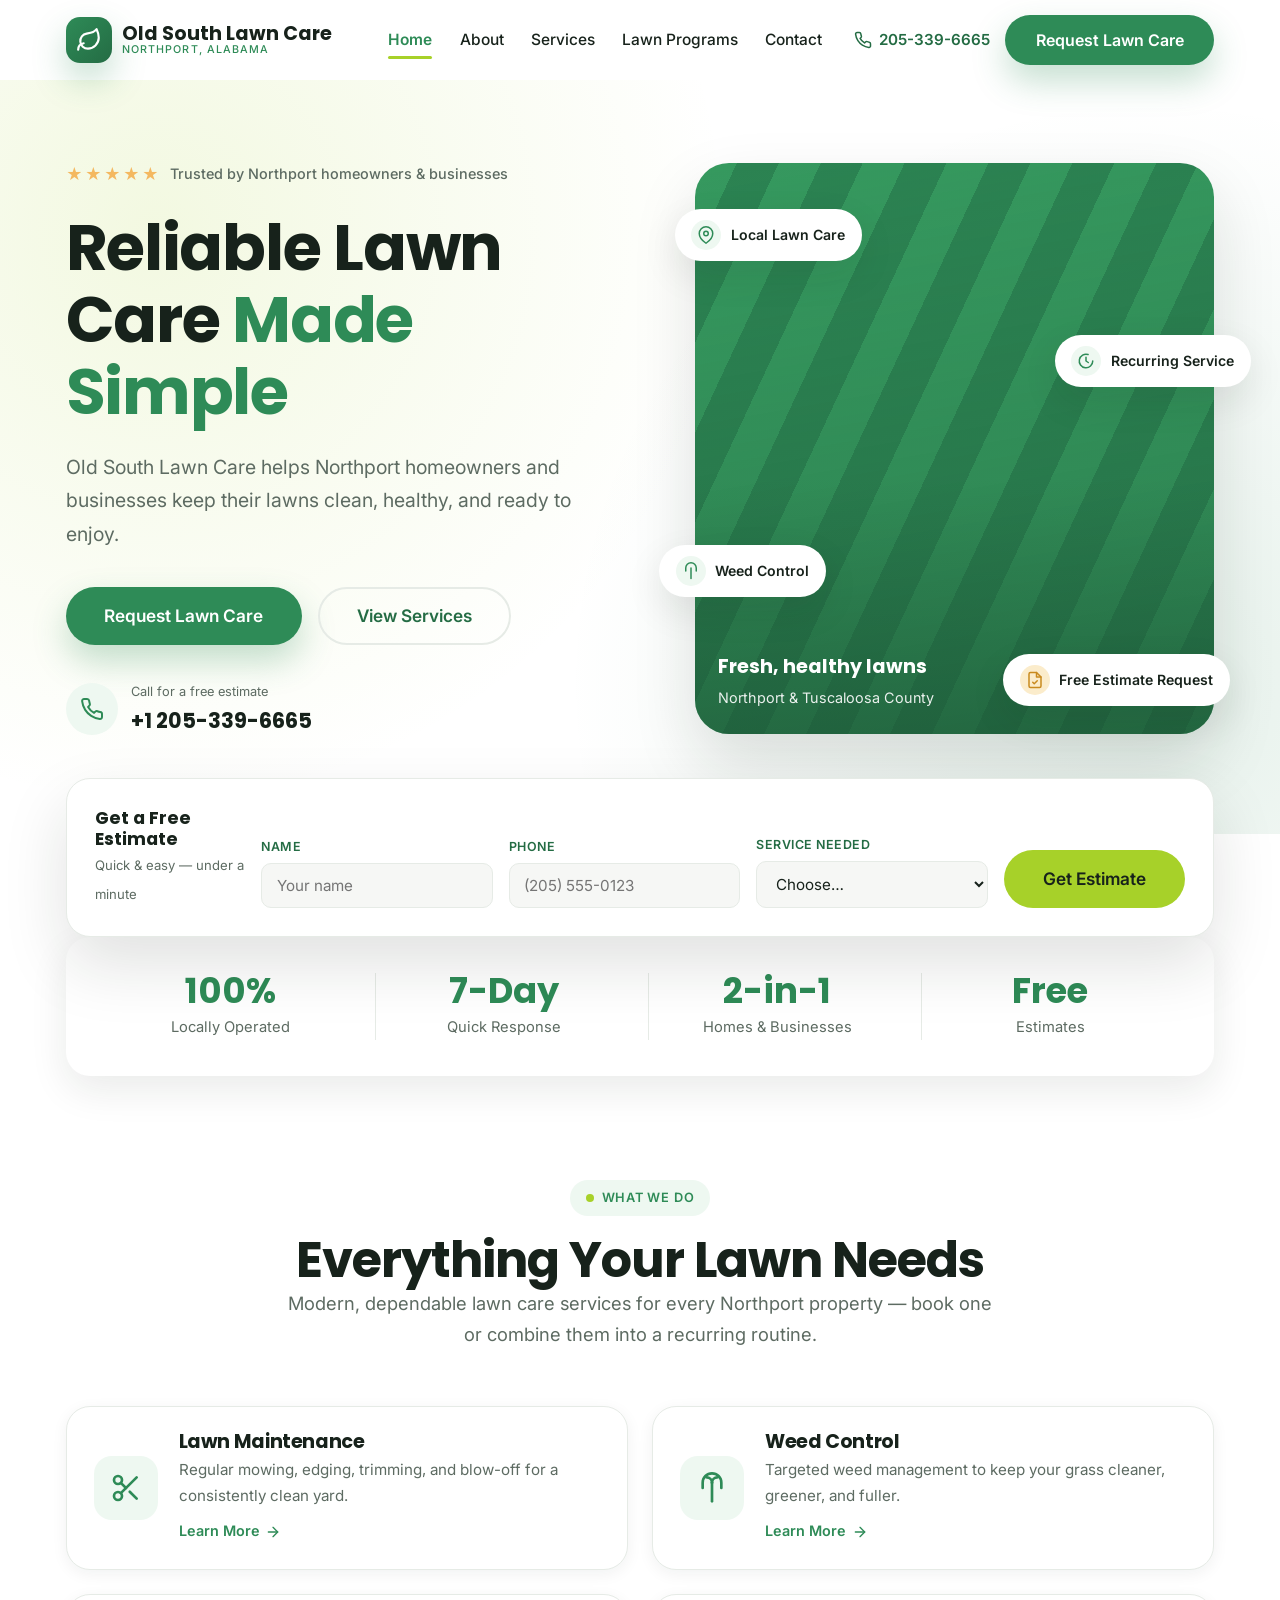
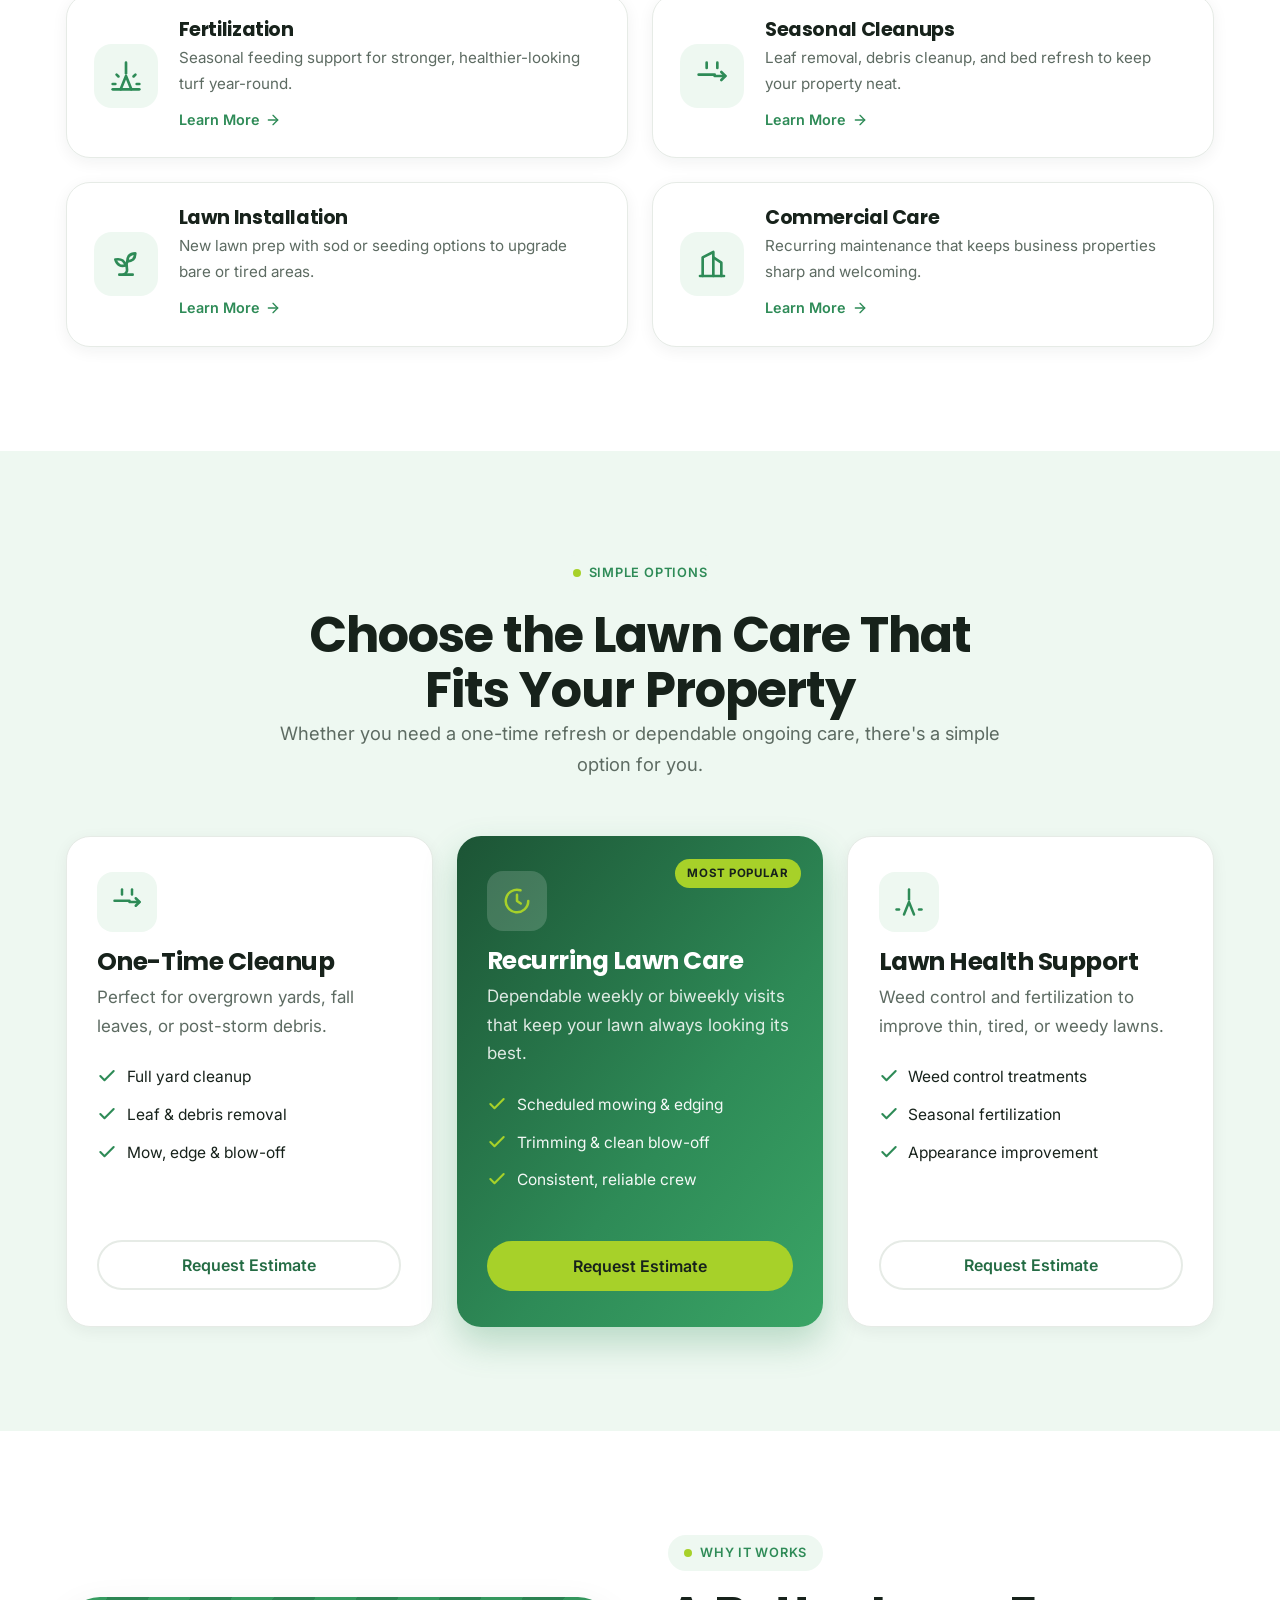
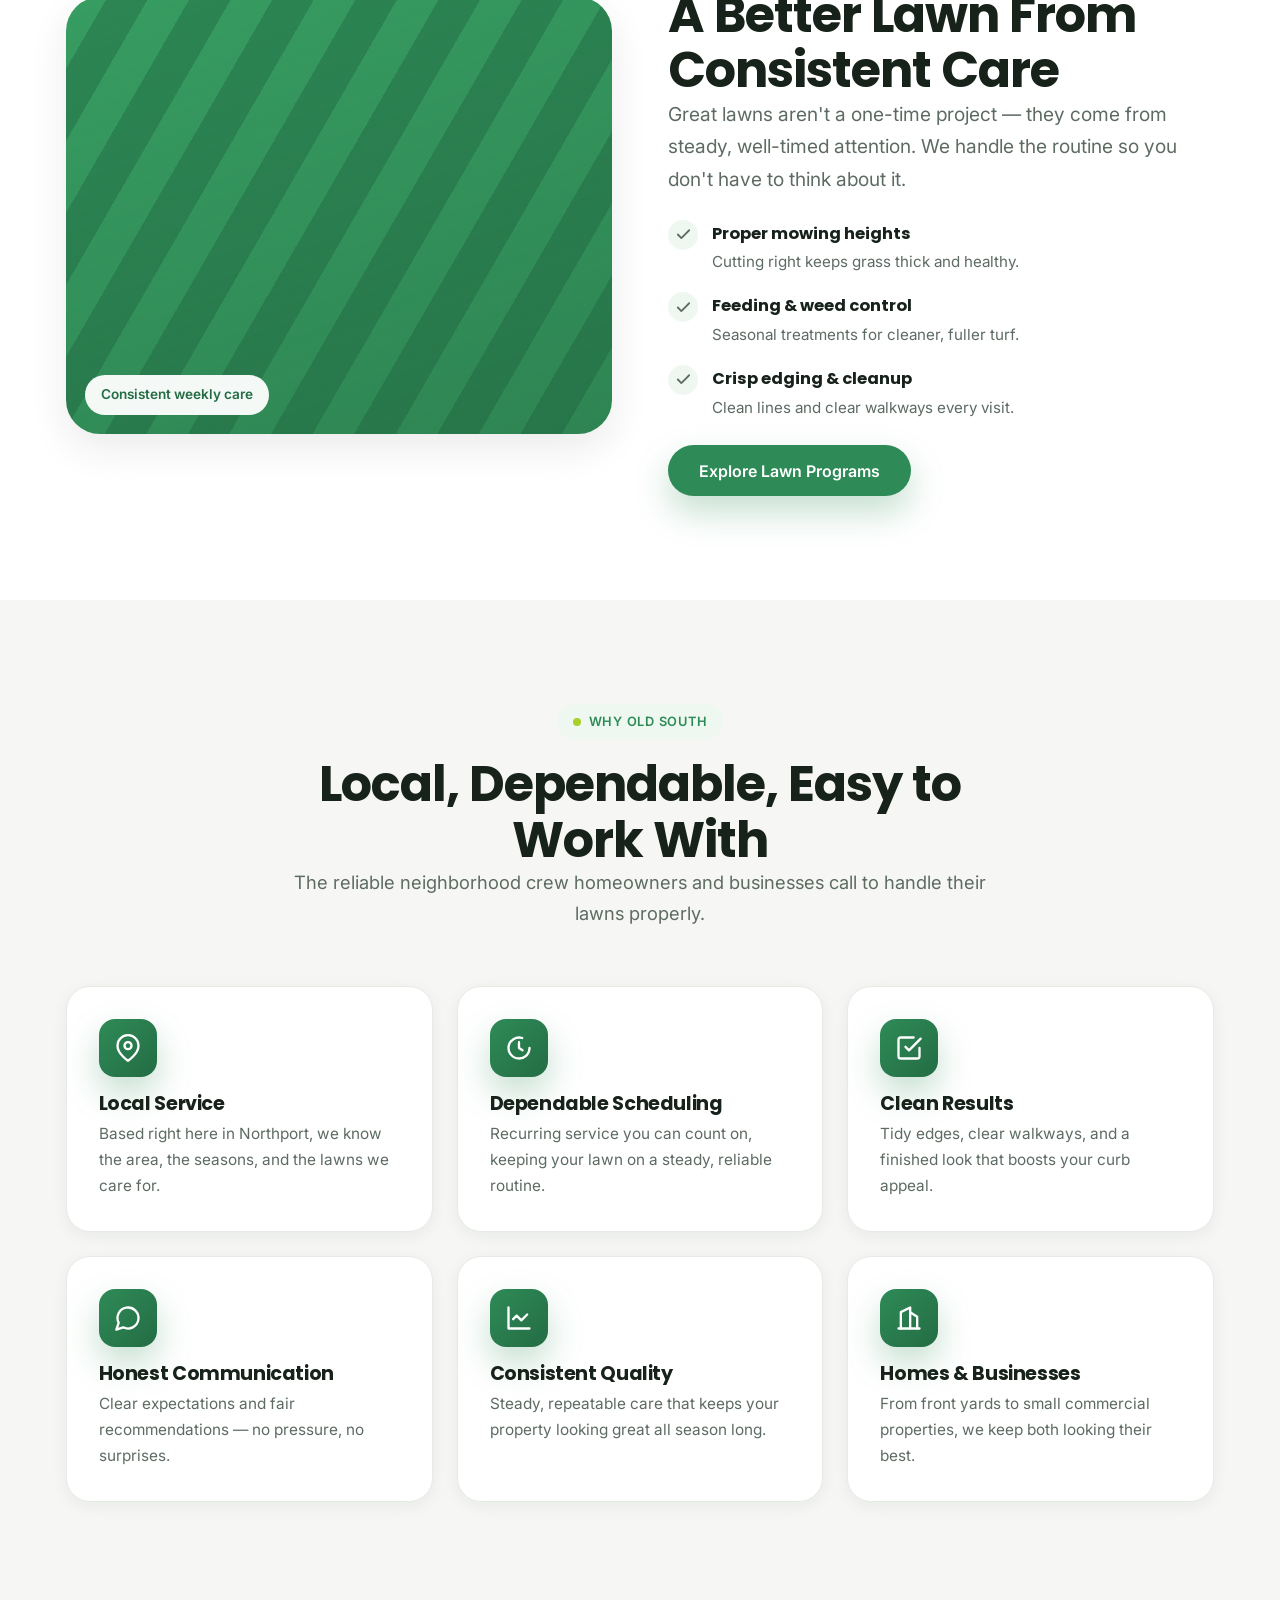
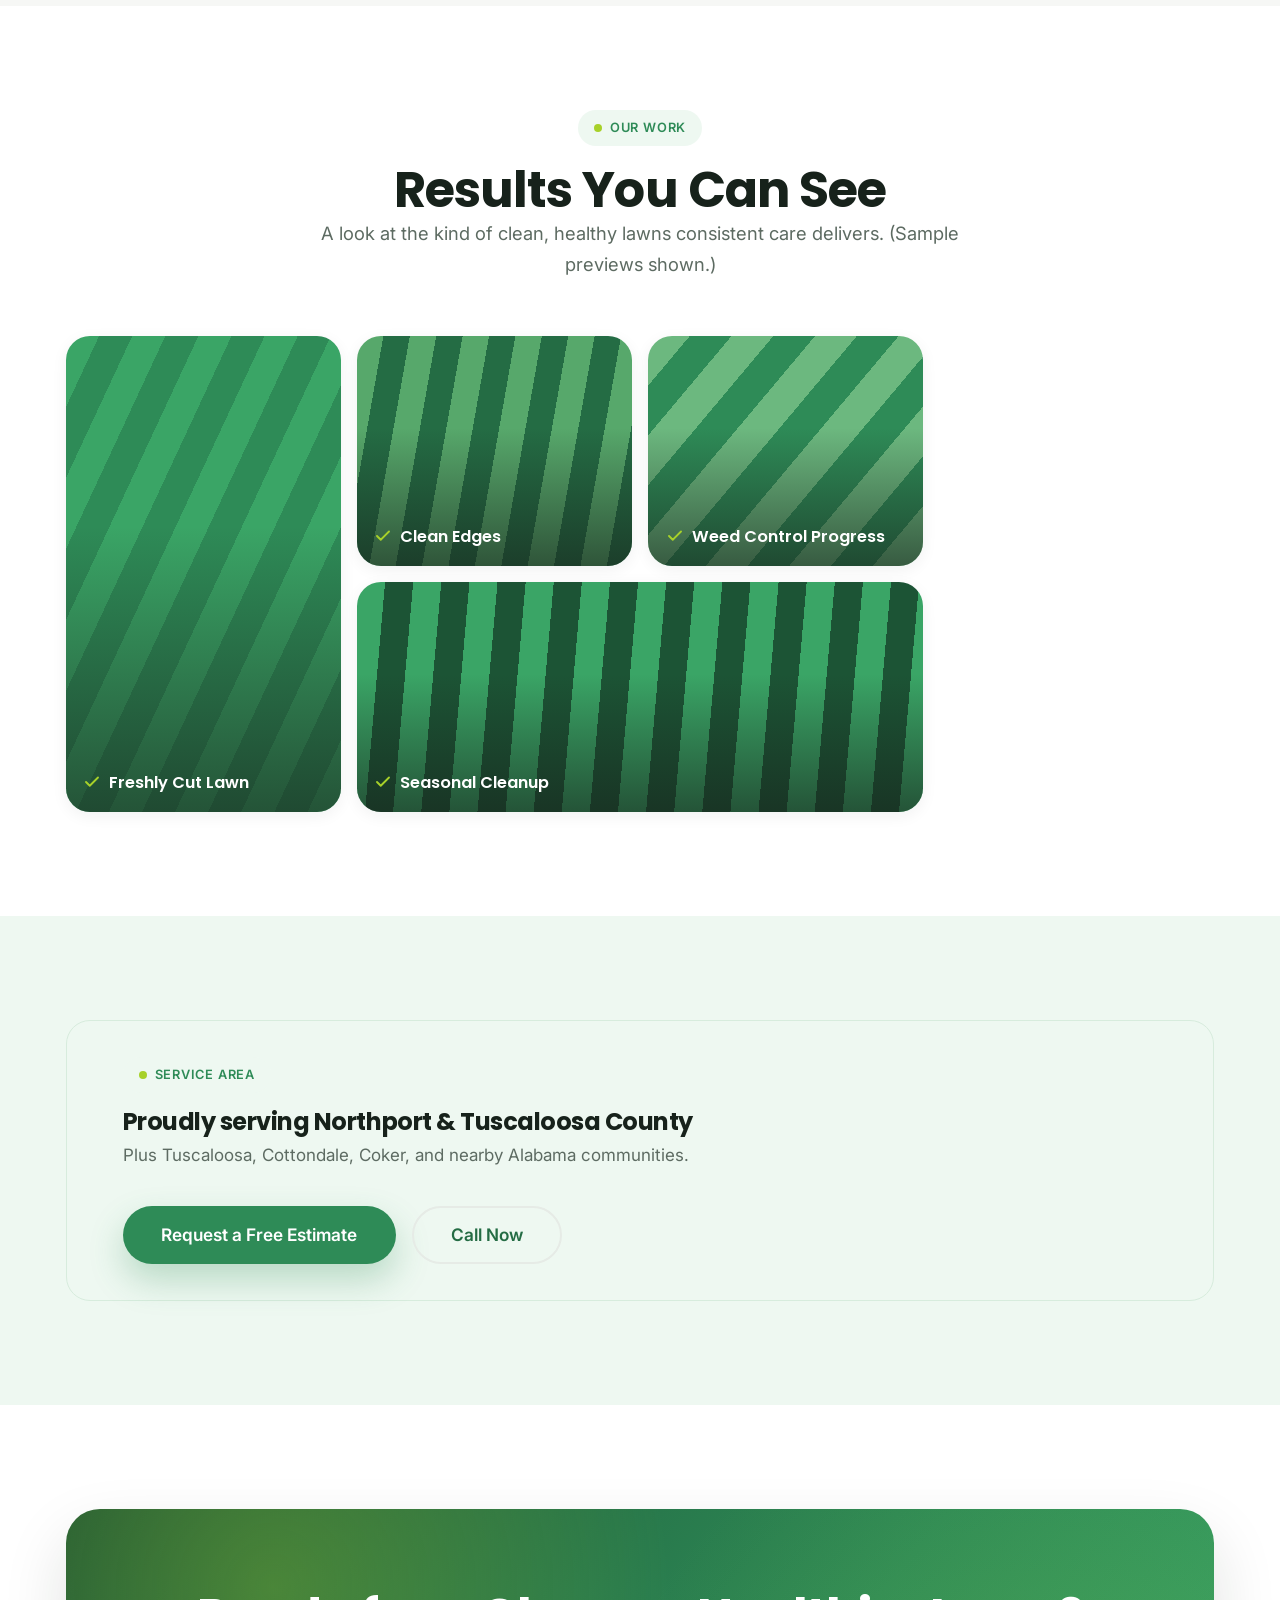
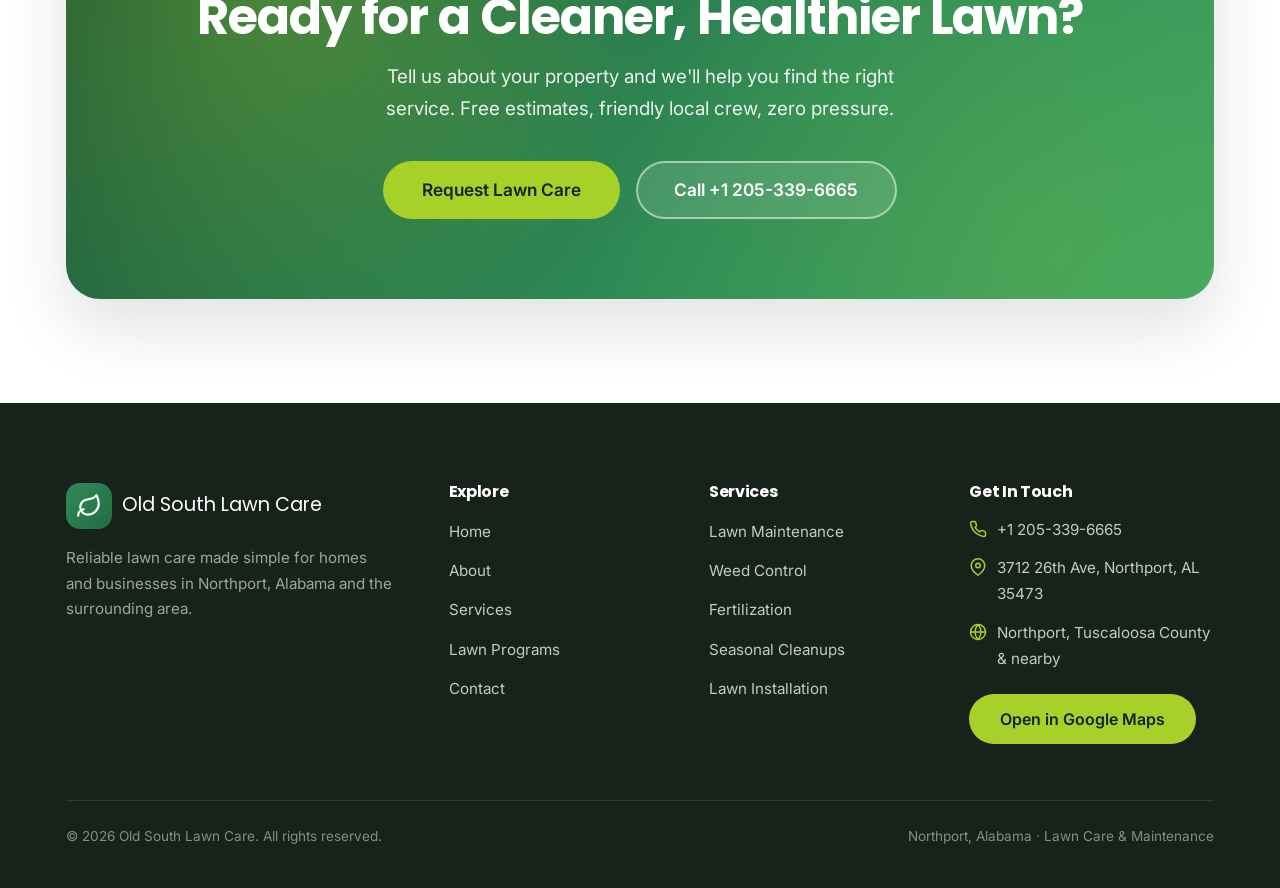
==== index.html @ 15658928 "Initial commit: Old South Lawn Care website Co-Authored-By: Claude Opus 4.8 <noreply@anthropic.com>" ====
<!DOCTYPE html>
<html lang="en">
<head>
  <meta charset="UTF-8" />
  <meta name="viewport" content="width=device-width, initial-scale=1.0" />
  <title>Old South Lawn Care | Reliable Lawn Care in Northport, AL</title>
  <meta name="description" content="Reliable lawn care made simple. Old South Lawn Care helps Northport homeowners and businesses keep their lawns clean, healthy, and ready to enjoy. Free estimates — call +1 205-339-6665." />

  <!-- Google Fonts: Poppins (headings) + Inter (body) -->
  <link rel="preconnect" href="https://fonts.googleapis.com" />
  <link rel="preconnect" href="https://fonts.gstatic.com" crossorigin />
  <link href="https://fonts.googleapis.com/css2?family=Inter:wght@400;500;600;700&family=Poppins:wght@500;600;700;800&display=swap" rel="stylesheet" />

  <link rel="stylesheet" href="css/style.css" />
</head>
<body>

  <!-- ============================ HEADER ============================ -->
  <header class="site-header">
    <div class="container">
      <nav class="nav" aria-label="Main navigation">
        <a href="index.html" class="nav__logo" aria-label="Old South Lawn Care home">
          <span class="nav__logo-mark" aria-hidden="true">
            <svg viewBox="0 0 24 24" fill="none" stroke="currentColor" stroke-width="2" stroke-linecap="round" stroke-linejoin="round"><path d="M11 20A7 7 0 0 1 9.8 6.1C15.5 5 17 4.48 19 2c1 2 2 4.18 2 8 0 5.5-4.78 10-10 10Z"/><path d="M2 21c0-3 1.85-5.36 5.08-6"/></svg>
          </span>
          <span class="nav__logo-text">Old South Lawn Care<small>Northport, Alabama</small></span>
        </a>
        <button class="nav__toggle" aria-label="Toggle menu" aria-expanded="false" aria-controls="navMenu">
          <span></span><span></span><span></span>
        </button>
        <div class="nav__menu" id="navMenu">
          <ul class="nav__links">
            <li><a href="index.html" class="nav__link">Home</a></li>
            <li><a href="about.html" class="nav__link">About</a></li>
            <li><a href="services.html" class="nav__link">Services</a></li>
            <li><a href="lawn-programs.html" class="nav__link">Lawn Programs</a></li>
            <li><a href="contact.html" class="nav__link">Contact</a></li>
          </ul>
          <div class="nav__actions">
            <a href="tel:+12053396665" class="nav__phone">
              <svg viewBox="0 0 24 24" fill="none" stroke="currentColor" stroke-width="2" stroke-linecap="round" stroke-linejoin="round" aria-hidden="true"><path d="M22 16.92v3a2 2 0 0 1-2.18 2 19.79 19.79 0 0 1-8.63-3.07 19.5 19.5 0 0 1-6-6 19.79 19.79 0 0 1-3.07-8.67A2 2 0 0 1 4.11 2h3a2 2 0 0 1 2 1.72c.13.96.36 1.9.7 2.81a2 2 0 0 1-.45 2.11L8.09 9.91a16 16 0 0 0 6 6l1.27-1.27a2 2 0 0 1 2.11-.45c.91.34 1.85.57 2.81.7A2 2 0 0 1 22 16.92Z"/></svg>
              205-339-6665
            </a>
            <a href="contact.html" class="btn btn--primary">Request Lawn Care</a>
          </div>
        </div>
      </nav>
    </div>
  </header>

  <main>
    <!-- ============================ SPLIT HERO ============================ -->
    <section class="hero">
      <div class="container">
        <div class="hero__grid">
          <!-- Left: content -->
          <div class="hero__content">
            <div class="hero__rating">
              <span class="hero__stars">★★★★★</span>
              Trusted by Northport homeowners &amp; businesses
            </div>
            <h1>Reliable Lawn Care <span class="accent">Made Simple</span></h1>
            <p class="hero__sub">Old South Lawn Care helps Northport homeowners and businesses keep their lawns clean, healthy, and ready to enjoy.</p>
            <div class="hero__actions">
              <a href="contact.html" class="btn btn--primary btn--lg">Request Lawn Care</a>
              <a href="services.html" class="btn btn--outline btn--lg">View Services</a>
            </div>
            <div class="hero__phone">
              <span class="hero__phone-icon"><svg viewBox="0 0 24 24" fill="none" stroke="currentColor" stroke-width="2" stroke-linecap="round" stroke-linejoin="round"><path d="M22 16.92v3a2 2 0 0 1-2.18 2 19.79 19.79 0 0 1-8.63-3.07 19.5 19.5 0 0 1-6-6 19.79 19.79 0 0 1-3.07-8.67A2 2 0 0 1 4.11 2h3a2 2 0 0 1 2 1.72c.13.96.36 1.9.7 2.81a2 2 0 0 1-.45 2.11L8.09 9.91a16 16 0 0 0 6 6l1.27-1.27a2 2 0 0 1 2.11-.45c.91.34 1.85.57 2.81.7A2 2 0 0 1 22 16.92Z"/></svg></span>
              <span><small>Call for a free estimate</small><a href="tel:+12053396665">+1 205-339-6665</a></span>
            </div>
          </div>

          <!-- Right: image card with floating badges -->
          <div class="hero__media">
            <div class="hero__card">
              <div class="hero__card-tag">
                <strong>Fresh, healthy lawns</strong>
                <span>Northport &amp; Tuscaloosa County</span>
              </div>
            </div>
            <span class="float-badge float-badge--1"><i><svg viewBox="0 0 24 24" fill="none" stroke="currentColor" stroke-width="2" stroke-linecap="round" stroke-linejoin="round"><path d="M21 10c0 7-9 13-9 13s-9-6-9-13a9 9 0 0 1 18 0Z"/><circle cx="12" cy="10" r="3"/></svg></i> Local Lawn Care</span>
            <span class="float-badge float-badge--2"><i><svg viewBox="0 0 24 24" fill="none" stroke="currentColor" stroke-width="2" stroke-linecap="round" stroke-linejoin="round"><path d="M21 12a9 9 0 1 1-6.219-8.56"/><path d="M12 7v5l3 2"/></svg></i> Recurring Service</span>
            <span class="float-badge float-badge--3"><i><svg viewBox="0 0 24 24" fill="none" stroke="currentColor" stroke-width="2" stroke-linecap="round" stroke-linejoin="round"><path d="M12 22V8"/><path d="M5 12V8a7 7 0 0 1 14 0v4"/></svg></i> Weed Control</span>
            <span class="float-badge float-badge--4"><i><svg viewBox="0 0 24 24" fill="none" stroke="currentColor" stroke-width="2" stroke-linecap="round" stroke-linejoin="round"><path d="M14 2H6a2 2 0 0 0-2 2v16a2 2 0 0 0 2 2h12a2 2 0 0 0 2-2V8z"/><path d="M14 2v6h6"/><path d="m9 15 2 2 4-4"/></svg></i> Free Estimate Request</span>
          </div>
        </div>
      </div>
    </section>

    <!-- ============================ QUICK QUOTE MINI FORM ============================ -->
    <section class="container">
      <div class="quick-quote">
        <!-- Demo form: validated in JS, no data is sent -->
        <form class="quick-quote__inner" id="quickQuote" novalidate>
          <div class="quick-quote__title">
            <strong>Get a Free Estimate</strong>
            <span>Quick &amp; easy — under a minute</span>
          </div>
          <div class="field">
            <label for="qqName">Name</label>
            <input type="text" id="qqName" name="qqName" placeholder="Your name" required />
          </div>
          <div class="field">
            <label for="qqPhone">Phone</label>
            <input type="tel" id="qqPhone" name="qqPhone" placeholder="(205) 555-0123" data-type="phone" required />
          </div>
          <div class="field">
            <label for="qqService">Service Needed</label>
            <select id="qqService" name="qqService" required>
              <option value="">Choose…</option>
              <option>Lawn Maintenance</option>
              <option>Weed Control</option>
              <option>Fertilization</option>
              <option>Seasonal Cleanup</option>
              <option>Commercial Care</option>
              <option>Not Sure</option>
            </select>
          </div>
          <button type="submit" class="btn btn--lime btn--lg">Get Estimate</button>
          <p class="quick-quote__msg" id="quickQuoteMsg" role="status" aria-live="polite"></p>
        </form>
      </div>
    </section>

    <!-- ============================ STAT STRIP ============================ -->
    <section class="container" style="margin-top: var(--sp-5);">
      <div class="stat-strip reveal">
        <div class="stat"><div class="stat__num">100%</div><div class="stat__label">Locally Operated</div></div>
        <div class="stat"><div class="stat__num">7-Day</div><div class="stat__label">Quick Response</div></div>
        <div class="stat"><div class="stat__num">2-in-1</div><div class="stat__label">Homes &amp; Businesses</div></div>
        <div class="stat"><div class="stat__num">Free</div><div class="stat__label">Estimates</div></div>
      </div>
    </section>

    <!-- ============================ SERVICE TILES ============================ -->
    <section class="section section--white">
      <div class="container">
        <div class="section-head reveal">
          <span class="eyebrow">What We Do</span>
          <h2>Everything Your Lawn Needs</h2>
          <p>Modern, dependable lawn care services for every Northport property — book one or combine them into a recurring routine.</p>
        </div>

        <div class="tile-grid">
          <article class="service-tile reveal">
            <span class="service-tile__icon"><svg viewBox="0 0 24 24" fill="none" stroke="currentColor" stroke-width="2" stroke-linecap="round" stroke-linejoin="round"><circle cx="6" cy="6" r="3"/><path d="M8.12 8.12 12 12"/><path d="M20 4 8.12 15.88"/><circle cx="6" cy="18" r="3"/><path d="M14.8 14.8 20 20"/></svg></span>
            <div class="service-tile__body">
              <h3>Lawn Maintenance</h3>
              <p>Regular mowing, edging, trimming, and blow-off for a consistently clean yard.</p>
              <a href="services.html" class="service-tile__link">Learn More <svg viewBox="0 0 24 24" fill="none" stroke="currentColor" stroke-width="2" stroke-linecap="round" stroke-linejoin="round"><path d="M5 12h14"/><path d="m12 5 7 7-7 7"/></svg></a>
            </div>
          </article>

          <article class="service-tile reveal" data-delay="60">
            <span class="service-tile__icon"><svg viewBox="0 0 24 24" fill="none" stroke="currentColor" stroke-width="2" stroke-linecap="round" stroke-linejoin="round"><path d="M12 22V8"/><path d="M5 12V8a7 7 0 0 1 14 0v4"/><path d="M12 8a4 4 0 0 0-4-4"/><path d="M12 8a4 4 0 0 1 4-4"/></svg></span>
            <div class="service-tile__body">
              <h3>Weed Control</h3>
              <p>Targeted weed management to keep your grass cleaner, greener, and fuller.</p>
              <a href="services.html" class="service-tile__link">Learn More <svg viewBox="0 0 24 24" fill="none" stroke="currentColor" stroke-width="2" stroke-linecap="round" stroke-linejoin="round"><path d="M5 12h14"/><path d="m12 5 7 7-7 7"/></svg></a>
            </div>
          </article>

          <article class="service-tile reveal">
            <span class="service-tile__icon"><svg viewBox="0 0 24 24" fill="none" stroke="currentColor" stroke-width="2" stroke-linecap="round" stroke-linejoin="round"><path d="M12 2v8"/><path d="m4.93 10.93 1.41 1.41"/><path d="M2 18h2"/><path d="M20 18h2"/><path d="m19.07 10.93-1.41 1.41"/><path d="M22 22H2"/><path d="m8 22 4-10 4 10"/></svg></span>
            <div class="service-tile__body">
              <h3>Fertilization</h3>
              <p>Seasonal feeding support for stronger, healthier-looking turf year-round.</p>
              <a href="services.html" class="service-tile__link">Learn More <svg viewBox="0 0 24 24" fill="none" stroke="currentColor" stroke-width="2" stroke-linecap="round" stroke-linejoin="round"><path d="M5 12h14"/><path d="m12 5 7 7-7 7"/></svg></a>
            </div>
          </article>

          <article class="service-tile reveal" data-delay="60">
            <span class="service-tile__icon"><svg viewBox="0 0 24 24" fill="none" stroke="currentColor" stroke-width="2" stroke-linecap="round" stroke-linejoin="round"><path d="M8 2v4"/><path d="M16 2v4"/><path d="M2 11h12"/><path d="M19 9l3 3-3 3"/><path d="M22 12h-8"/></svg></span>
            <div class="service-tile__body">
              <h3>Seasonal Cleanups</h3>
              <p>Leaf removal, debris cleanup, and bed refresh to keep your property neat.</p>
              <a href="services.html" class="service-tile__link">Learn More <svg viewBox="0 0 24 24" fill="none" stroke="currentColor" stroke-width="2" stroke-linecap="round" stroke-linejoin="round"><path d="M5 12h14"/><path d="m12 5 7 7-7 7"/></svg></a>
            </div>
          </article>

          <article class="service-tile reveal">
            <span class="service-tile__icon"><svg viewBox="0 0 24 24" fill="none" stroke="currentColor" stroke-width="2" stroke-linecap="round" stroke-linejoin="round"><path d="M7 20h10"/><path d="M10 20c5.5-2.5.8-6.4 3-10"/><path d="M9.5 9.4c1.1.8 1.8 2.2 2.3 3.7-2 .4-3.5.4-4.8-.3-1.2-.6-2.3-1.9-3-4.2 2.8-.5 4.4 0 5.5.8Z"/><path d="M14.1 6a7 7 0 0 0-1.1 4c1.9-.1 3.3-.6 4.3-1.4 1-1 1.6-2.3 1.7-4.6-2.7.1-4 1-4.9 2Z"/></svg></span>
            <div class="service-tile__body">
              <h3>Lawn Installation</h3>
              <p>New lawn prep with sod or seeding options to upgrade bare or tired areas.</p>
              <a href="services.html" class="service-tile__link">Learn More <svg viewBox="0 0 24 24" fill="none" stroke="currentColor" stroke-width="2" stroke-linecap="round" stroke-linejoin="round"><path d="M5 12h14"/><path d="m12 5 7 7-7 7"/></svg></a>
            </div>
          </article>

          <article class="service-tile reveal" data-delay="60">
            <span class="service-tile__icon"><svg viewBox="0 0 24 24" fill="none" stroke="currentColor" stroke-width="2" stroke-linecap="round" stroke-linejoin="round"><path d="M3 21h18"/><path d="M5 21V7l8-4v18"/><path d="M19 21V11l-6-4"/></svg></span>
            <div class="service-tile__body">
              <h3>Commercial Care</h3>
              <p>Recurring maintenance that keeps business properties sharp and welcoming.</p>
              <a href="services.html" class="service-tile__link">Learn More <svg viewBox="0 0 24 24" fill="none" stroke="currentColor" stroke-width="2" stroke-linecap="round" stroke-linejoin="round"><path d="M5 12h14"/><path d="m12 5 7 7-7 7"/></svg></a>
            </div>
          </article>
        </div>
      </div>
    </section>

    <!-- ============================ PACKAGES ============================ -->
    <section class="section section--mint">
      <div class="container">
        <div class="section-head reveal">
          <span class="eyebrow">Simple Options</span>
          <h2>Choose the Lawn Care That Fits Your Property</h2>
          <p>Whether you need a one-time refresh or dependable ongoing care, there's a simple option for you.</p>
        </div>

        <div class="package-grid">
          <article class="package-card reveal">
            <span class="package-card__icon"><svg viewBox="0 0 24 24" fill="none" stroke="currentColor" stroke-width="2" stroke-linecap="round" stroke-linejoin="round"><path d="M8 2v4"/><path d="M16 2v4"/><path d="M2 11h12"/><path d="M19 9l3 3-3 3"/><path d="M22 12h-8"/></svg></span>
            <h3>One-Time Cleanup</h3>
            <p class="package-card__desc">Perfect for overgrown yards, fall leaves, or post-storm debris.</p>
            <ul class="package-card__list">
              <li><svg viewBox="0 0 24 24" fill="none" stroke="currentColor" stroke-width="2.5" stroke-linecap="round" stroke-linejoin="round"><path d="M20 6 9 17l-5-5"/></svg> Full yard cleanup</li>
              <li><svg viewBox="0 0 24 24" fill="none" stroke="currentColor" stroke-width="2.5" stroke-linecap="round" stroke-linejoin="round"><path d="M20 6 9 17l-5-5"/></svg> Leaf &amp; debris removal</li>
              <li><svg viewBox="0 0 24 24" fill="none" stroke="currentColor" stroke-width="2.5" stroke-linecap="round" stroke-linejoin="round"><path d="M20 6 9 17l-5-5"/></svg> Mow, edge &amp; blow-off</li>
            </ul>
            <a href="contact.html" class="btn btn--outline btn--block">Request Estimate</a>
          </article>

          <article class="package-card package-card--featured reveal" data-delay="80">
            <span class="package-card__tag">Most Popular</span>
            <span class="package-card__icon"><svg viewBox="0 0 24 24" fill="none" stroke="currentColor" stroke-width="2" stroke-linecap="round" stroke-linejoin="round"><path d="M21 12a9 9 0 1 1-6.219-8.56"/><path d="M12 7v5l3 2"/></svg></span>
            <h3>Recurring Lawn Care</h3>
            <p class="package-card__desc">Dependable weekly or biweekly visits that keep your lawn always looking its best.</p>
            <ul class="package-card__list">
              <li><svg viewBox="0 0 24 24" fill="none" stroke="currentColor" stroke-width="2.5" stroke-linecap="round" stroke-linejoin="round"><path d="M20 6 9 17l-5-5"/></svg> Scheduled mowing &amp; edging</li>
              <li><svg viewBox="0 0 24 24" fill="none" stroke="currentColor" stroke-width="2.5" stroke-linecap="round" stroke-linejoin="round"><path d="M20 6 9 17l-5-5"/></svg> Trimming &amp; clean blow-off</li>
              <li><svg viewBox="0 0 24 24" fill="none" stroke="currentColor" stroke-width="2.5" stroke-linecap="round" stroke-linejoin="round"><path d="M20 6 9 17l-5-5"/></svg> Consistent, reliable crew</li>
            </ul>
            <a href="contact.html" class="btn btn--lime btn--block">Request Estimate</a>
          </article>

          <article class="package-card reveal" data-delay="160">
            <span class="package-card__icon"><svg viewBox="0 0 24 24" fill="none" stroke="currentColor" stroke-width="2" stroke-linecap="round" stroke-linejoin="round"><path d="M12 2v8"/><path d="m8 22 4-10 4 10"/><path d="M2 18h2"/><path d="M20 18h2"/></svg></span>
            <h3>Lawn Health Support</h3>
            <p class="package-card__desc">Weed control and fertilization to improve thin, tired, or weedy lawns.</p>
            <ul class="package-card__list">
              <li><svg viewBox="0 0 24 24" fill="none" stroke="currentColor" stroke-width="2.5" stroke-linecap="round" stroke-linejoin="round"><path d="M20 6 9 17l-5-5"/></svg> Weed control treatments</li>
              <li><svg viewBox="0 0 24 24" fill="none" stroke="currentColor" stroke-width="2.5" stroke-linecap="round" stroke-linejoin="round"><path d="M20 6 9 17l-5-5"/></svg> Seasonal fertilization</li>
              <li><svg viewBox="0 0 24 24" fill="none" stroke="currentColor" stroke-width="2.5" stroke-linecap="round" stroke-linejoin="round"><path d="M20 6 9 17l-5-5"/></svg> Appearance improvement</li>
            </ul>
            <a href="contact.html" class="btn btn--outline btn--block">Request Estimate</a>
          </article>
        </div>
      </div>
    </section>

    <!-- ============================ FEATURE SPLIT ============================ -->
    <section class="section section--white">
      <div class="container">
        <div class="feature">
          <div class="feature__media reveal">
            <span class="feature__media-tag">Consistent weekly care</span>
          </div>
          <div class="reveal">
            <span class="eyebrow">Why It Works</span>
            <h2>A Better Lawn From Consistent Care</h2>
            <p class="lead">Great lawns aren't a one-time project — they come from steady, well-timed attention. We handle the routine so you don't have to think about it.</p>
            <ul class="check-list">
              <li><span class="check-list__icon"><svg viewBox="0 0 24 24" fill="none" stroke="currentColor" stroke-width="2.5" stroke-linecap="round" stroke-linejoin="round"><path d="M20 6 9 17l-5-5"/></svg></span><div><strong>Proper mowing heights</strong><span>Cutting right keeps grass thick and healthy.</span></div></li>
              <li><span class="check-list__icon"><svg viewBox="0 0 24 24" fill="none" stroke="currentColor" stroke-width="2.5" stroke-linecap="round" stroke-linejoin="round"><path d="M20 6 9 17l-5-5"/></svg></span><div><strong>Feeding &amp; weed control</strong><span>Seasonal treatments for cleaner, fuller turf.</span></div></li>
              <li><span class="check-list__icon"><svg viewBox="0 0 24 24" fill="none" stroke="currentColor" stroke-width="2.5" stroke-linecap="round" stroke-linejoin="round"><path d="M20 6 9 17l-5-5"/></svg></span><div><strong>Crisp edging &amp; cleanup</strong><span>Clean lines and clear walkways every visit.</span></div></li>
            </ul>
            <a href="lawn-programs.html" class="btn btn--primary">Explore Lawn Programs</a>
          </div>
        </div>
      </div>
    </section>

    <!-- ============================ WHY CHOOSE US ============================ -->
    <section class="section section--gray">
      <div class="container">
        <div class="section-head reveal">
          <span class="eyebrow">Why Old South</span>
          <h2>Local, Dependable, Easy to Work With</h2>
          <p>The reliable neighborhood crew homeowners and businesses call to handle their lawns properly.</p>
        </div>
        <div class="why-grid">
          <article class="why-card reveal">
            <span class="why-card__icon"><svg viewBox="0 0 24 24" fill="none" stroke="currentColor" stroke-width="2" stroke-linecap="round" stroke-linejoin="round"><path d="M21 10c0 7-9 13-9 13s-9-6-9-13a9 9 0 0 1 18 0Z"/><circle cx="12" cy="10" r="3"/></svg></span>
            <h3>Local Service</h3>
            <p>Based right here in Northport, we know the area, the seasons, and the lawns we care for.</p>
          </article>
          <article class="why-card reveal" data-delay="60">
            <span class="why-card__icon"><svg viewBox="0 0 24 24" fill="none" stroke="currentColor" stroke-width="2" stroke-linecap="round" stroke-linejoin="round"><path d="M21 12a9 9 0 1 1-6.219-8.56"/><path d="M12 7v5l3 2"/></svg></span>
            <h3>Dependable Scheduling</h3>
            <p>Recurring service you can count on, keeping your lawn on a steady, reliable routine.</p>
          </article>
          <article class="why-card reveal" data-delay="120">
            <span class="why-card__icon"><svg viewBox="0 0 24 24" fill="none" stroke="currentColor" stroke-width="2" stroke-linecap="round" stroke-linejoin="round"><path d="m9 11 3 3L22 4"/><path d="M21 12v7a2 2 0 0 1-2 2H5a2 2 0 0 1-2-2V5a2 2 0 0 1 2-2h11"/></svg></span>
            <h3>Clean Results</h3>
            <p>Tidy edges, clear walkways, and a finished look that boosts your curb appeal.</p>
          </article>
          <article class="why-card reveal">
            <span class="why-card__icon"><svg viewBox="0 0 24 24" fill="none" stroke="currentColor" stroke-width="2" stroke-linecap="round" stroke-linejoin="round"><path d="M7.9 20A9 9 0 1 0 4 16.1L2 22Z"/></svg></span>
            <h3>Honest Communication</h3>
            <p>Clear expectations and fair recommendations — no pressure, no surprises.</p>
          </article>
          <article class="why-card reveal" data-delay="60">
            <span class="why-card__icon"><svg viewBox="0 0 24 24" fill="none" stroke="currentColor" stroke-width="2" stroke-linecap="round" stroke-linejoin="round"><path d="M3 3v18h18"/><path d="m19 9-5 5-4-4-3 3"/></svg></span>
            <h3>Consistent Quality</h3>
            <p>Steady, repeatable care that keeps your property looking great all season long.</p>
          </article>
          <article class="why-card reveal" data-delay="120">
            <span class="why-card__icon"><svg viewBox="0 0 24 24" fill="none" stroke="currentColor" stroke-width="2" stroke-linecap="round" stroke-linejoin="round"><path d="M3 21h18"/><path d="M5 21V7l8-4v18"/><path d="M19 21V11l-6-4"/></svg></span>
            <h3>Homes &amp; Businesses</h3>
            <p>From front yards to small commercial properties, we keep both looking their best.</p>
          </article>
        </div>
      </div>
    </section>

    <!-- ============================ RESULTS GRID ============================ -->
    <section class="section section--white">
      <div class="container">
        <div class="section-head reveal">
          <span class="eyebrow">Our Work</span>
          <h2>Results You Can See</h2>
          <p>A look at the kind of clean, healthy lawns consistent care delivers. (Sample previews shown.)</p>
        </div>
        <div class="results-grid reveal">
          <div class="result-card result-card--tall">
            <div class="result-card__img"></div>
            <div class="result-card__cap"><svg viewBox="0 0 24 24" fill="none" stroke="currentColor" stroke-width="2.5" stroke-linecap="round" stroke-linejoin="round"><path d="M20 6 9 17l-5-5"/></svg><span>Freshly Cut Lawn</span></div>
          </div>
          <div class="result-card">
            <div class="result-card__img"></div>
            <div class="result-card__cap"><svg viewBox="0 0 24 24" fill="none" stroke="currentColor" stroke-width="2.5" stroke-linecap="round" stroke-linejoin="round"><path d="M20 6 9 17l-5-5"/></svg><span>Clean Edges</span></div>
          </div>
          <div class="result-card">
            <div class="result-card__img"></div>
            <div class="result-card__cap"><svg viewBox="0 0 24 24" fill="none" stroke="currentColor" stroke-width="2.5" stroke-linecap="round" stroke-linejoin="round"><path d="M20 6 9 17l-5-5"/></svg><span>Weed Control Progress</span></div>
          </div>
          <div class="result-card result-card--wide">
            <div class="result-card__img"></div>
            <div class="result-card__cap"><svg viewBox="0 0 24 24" fill="none" stroke="currentColor" stroke-width="2.5" stroke-linecap="round" stroke-linejoin="round"><path d="M20 6 9 17l-5-5"/></svg><span>Seasonal Cleanup</span></div>
          </div>
        </div>
      </div>
    </section>

    <!-- ============================ SERVICE AREA + ESTIMATE BLOCK ============================ -->
    <section class="section section--mint">
      <div class="container">
        <div class="estimate-block reveal">
          <div>
            <span class="eyebrow">Service Area</span>
            <h3>Proudly serving Northport &amp; Tuscaloosa County</h3>
            <p>Plus Tuscaloosa, Cottondale, Coker, and nearby Alabama communities.</p>
          </div>
          <div class="estimate-block__actions">
            <a href="contact.html" class="btn btn--primary btn--lg">Request a Free Estimate</a>
            <a href="tel:+12053396665" class="btn btn--outline btn--lg">Call Now</a>
          </div>
        </div>
      </div>
    </section>

    <!-- ============================ BIG CTA ============================ -->
    <section class="section section--white">
      <div class="container">
        <div class="cta-block reveal">
          <h2>Ready for a Cleaner, Healthier Lawn?</h2>
          <p>Tell us about your property and we'll help you find the right service. Free estimates, friendly local crew, zero pressure.</p>
          <div class="cta-block__actions">
            <a href="contact.html" class="btn btn--lime btn--lg">Request Lawn Care</a>
            <a href="tel:+12053396665" class="btn btn--ghost-light btn--lg">Call +1 205-339-6665</a>
          </div>
        </div>
      </div>
    </section>
  </main>

  <!-- ============================ FOOTER ============================ -->
  <footer class="site-footer">
    <div class="container">
      <div class="footer-grid">
        <div class="footer-col">
          <div class="footer-brand">
            <span class="footer-brand__mark" aria-hidden="true"><svg viewBox="0 0 24 24" fill="none" stroke="currentColor" stroke-width="2" stroke-linecap="round" stroke-linejoin="round"><path d="M11 20A7 7 0 0 1 9.8 6.1C15.5 5 17 4.48 19 2c1 2 2 4.18 2 8 0 5.5-4.78 10-10 10Z"/><path d="M2 21c0-3 1.85-5.36 5.08-6"/></svg></span>
            <span>Old South Lawn Care</span>
          </div>
          <p>Reliable lawn care made simple for homes and businesses in Northport, Alabama and the surrounding area.</p>
        </div>
        <div class="footer-col">
          <h4>Explore</h4>
          <ul class="footer-links">
            <li><a href="index.html">Home</a></li>
            <li><a href="about.html">About</a></li>
            <li><a href="services.html">Services</a></li>
            <li><a href="lawn-programs.html">Lawn Programs</a></li>
            <li><a href="contact.html">Contact</a></li>
          </ul>
        </div>
        <div class="footer-col">
          <h4>Services</h4>
          <ul class="footer-links">
            <li><a href="services.html">Lawn Maintenance</a></li>
            <li><a href="services.html">Weed Control</a></li>
            <li><a href="services.html">Fertilization</a></li>
            <li><a href="services.html">Seasonal Cleanups</a></li>
            <li><a href="services.html">Lawn Installation</a></li>
          </ul>
        </div>
        <div class="footer-col">
          <h4>Get In Touch</h4>
          <ul class="footer-contact">
            <li><svg viewBox="0 0 24 24" fill="none" stroke="currentColor" stroke-width="2" stroke-linecap="round" stroke-linejoin="round"><path d="M22 16.92v3a2 2 0 0 1-2.18 2 19.79 19.79 0 0 1-8.63-3.07 19.5 19.5 0 0 1-6-6 19.79 19.79 0 0 1-3.07-8.67A2 2 0 0 1 4.11 2h3a2 2 0 0 1 2 1.72c.13.96.36 1.9.7 2.81a2 2 0 0 1-.45 2.11L8.09 9.91a16 16 0 0 0 6 6l1.27-1.27a2 2 0 0 1 2.11-.45c.91.34 1.85.57 2.81.7A2 2 0 0 1 22 16.92Z"/></svg><a href="tel:+12053396665">+1 205-339-6665</a></li>
            <li><svg viewBox="0 0 24 24" fill="none" stroke="currentColor" stroke-width="2" stroke-linecap="round" stroke-linejoin="round"><path d="M21 10c0 7-9 13-9 13s-9-6-9-13a9 9 0 0 1 18 0Z"/><circle cx="12" cy="10" r="3"/></svg><span>3712 26th Ave, Northport, AL 35473</span></li>
            <li><svg viewBox="0 0 24 24" fill="none" stroke="currentColor" stroke-width="2" stroke-linecap="round" stroke-linejoin="round"><circle cx="12" cy="12" r="10"/><path d="M2 12h20"/><path d="M12 2a15.3 15.3 0 0 1 4 10 15.3 15.3 0 0 1-4 10 15.3 15.3 0 0 1-4-10 15.3 15.3 0 0 1 4-10Z"/></svg><span>Northport, Tuscaloosa County &amp; nearby</span></li>
          </ul>
          <a href="https://maps.app.goo.gl/gr2Q9Q6VYGNCcmok7" target="_blank" rel="noopener" class="btn btn--lime" style="margin-top: 0.6rem;">Open in Google Maps</a>
        </div>
      </div>
      <div class="footer-bottom">
        <p>&copy; <span id="currentYear">2026</span> Old South Lawn Care. All rights reserved.</p>
        <p>Northport, Alabama &middot; Lawn Care &amp; Maintenance</p>
      </div>
    </div>
  </footer>

  <button class="back-to-top" aria-label="Back to top">
    <svg viewBox="0 0 24 24" fill="none" stroke="currentColor" stroke-width="2" stroke-linecap="round" stroke-linejoin="round"><path d="m18 15-6-6-6 6"/></svg>
  </button>

  <script src="js/main.js"></script>
</body>
</html>
---- css/style.css ----
/* ==========================================================================
   Old South Lawn Care — Modern Redesign Stylesheet
   Bright, white + green, conversion-focused home-service brand.
   Pure HTML5 / CSS3 — no frameworks.
   Fonts: Poppins (headings), Inter (body)
   ========================================================================== */

/* --------------------------------------------------------------------------
   1. Design Tokens
   -------------------------------------------------------------------------- */
:root {
  /* Brand palette */
  --white: #FFFFFF;
  --green: #2E8B57;          /* Fresh Green */
  --green-dark: #246c44;
  --green-darker: #1c5435;
  --lime: #A7D129;           /* Lime Accent */
  --lime-dark: #8fb81f;
  --text: #17221B;           /* Deep Text */
  --mint: #EEF8F1;           /* Soft Mint Background */
  --gray: #F6F7F5;           /* Light Gray */
  --warm: #F4B860;           /* Warm Accent */

  --muted: #5d6b62;
  --border: #e6ebe6;

  /* Type */
  --font-head: 'Poppins', -apple-system, BlinkMacSystemFont, sans-serif;
  --font-body: 'Inter', -apple-system, BlinkMacSystemFont, sans-serif;

  /* Spacing */
  --sp-1: 0.5rem;
  --sp-2: 1rem;
  --sp-3: 1.5rem;
  --sp-4: 2.25rem;
  --sp-5: 3.5rem;
  --sp-6: 5rem;
  --sp-section: 6.5rem;

  /* Radius */
  --r-sm: 10px;
  --r-md: 16px;
  --r-lg: 24px;
  --r-xl: 34px;
  --r-pill: 999px;

  /* Soft shadows */
  --sh-sm: 0 4px 16px rgba(23, 34, 27, 0.06);
  --sh-md: 0 14px 38px rgba(23, 34, 27, 0.09);
  --sh-lg: 0 28px 64px rgba(23, 34, 27, 0.13);
  --sh-green: 0 16px 34px rgba(46, 139, 87, 0.28);

  /* Gradients */
  --grad-green: linear-gradient(135deg, #2E8B57 0%, #246c44 100%);
  --grad-lime: linear-gradient(120deg, #2E8B57 0%, #57a86b 55%, #A7D129 130%);
  --grad-cta: linear-gradient(130deg, #1c5435 0%, #2E8B57 60%, #3aa566 100%);

  --container: 1200px;
  --header-h: 80px;
  --t: 0.28s cubic-bezier(0.4, 0, 0.2, 1);
}

/* --------------------------------------------------------------------------
   2. Reset & Base
   -------------------------------------------------------------------------- */
*, *::before, *::after { box-sizing: border-box; margin: 0; padding: 0; }

html {
  scroll-behavior: smooth;
  scroll-padding-top: calc(var(--header-h) + 16px);
  -webkit-text-size-adjust: 100%;
}

body {
  font-family: var(--font-body);
  color: var(--text);
  background: var(--white);
  line-height: 1.7;
  font-size: 1.0625rem;
  -webkit-font-smoothing: antialiased;
  overflow-x: hidden;
}

h1, h2, h3, h4, h5 {
  font-family: var(--font-head);
  color: var(--text);
  line-height: 1.12;
  font-weight: 700;
  letter-spacing: -0.02em;
}

h1 { font-size: clamp(2.5rem, 5.5vw, 4rem); }
h2 { font-size: clamp(2rem, 4vw, 3.1rem); }
h3 { font-size: clamp(1.25rem, 2vw, 1.55rem); }

p { margin-bottom: var(--sp-2); }

a { color: var(--green); text-decoration: none; transition: color var(--t); }
a:hover { color: var(--green-dark); }

img { max-width: 100%; display: block; }
ul { list-style: none; }

/* --------------------------------------------------------------------------
   3. Layout helpers
   -------------------------------------------------------------------------- */
.container {
  width: 100%;
  max-width: var(--container);
  margin: 0 auto;
  padding: 0 1.6rem;
}

.section { padding: var(--sp-section) 0; }
.section--mint { background: var(--mint); }
.section--gray { background: var(--gray); }
.section--white { background: var(--white); }

.section-head {
  text-align: center;
  max-width: 720px;
  margin: 0 auto var(--sp-5);
}
.section-head p { color: var(--muted); font-size: 1.15rem; }

/* Eyebrow pill label */
.eyebrow {
  display: inline-flex;
  align-items: center;
  gap: 0.5rem;
  font-family: var(--font-body);
  font-weight: 600;
  font-size: 0.8rem;
  letter-spacing: 0.06em;
  text-transform: uppercase;
  color: var(--green);
  background: var(--mint);
  padding: 0.45rem 1rem;
  border-radius: var(--r-pill);
  margin-bottom: var(--sp-2);
}
.eyebrow::before {
  content: "";
  width: 8px; height: 8px;
  border-radius: 50%;
  background: var(--lime);
}
.eyebrow--solid { background: rgba(255,255,255,0.16); color: #fff; }
.eyebrow--solid::before { background: var(--lime); }

.text-center { text-align: center; }
.lead { font-size: 1.2rem; color: var(--muted); }

/* Angled / curved dividers */
.divider-angle {
  height: 90px;
  background: inherit;
  clip-path: polygon(0 0, 100% 55%, 100% 100%, 0 100%);
}

/* --------------------------------------------------------------------------
   4. Buttons
   -------------------------------------------------------------------------- */
.btn {
  display: inline-flex;
  align-items: center;
  justify-content: center;
  gap: 0.55rem;
  font-family: var(--font-body);
  font-weight: 600;
  font-size: 1rem;
  padding: 0.95rem 1.8rem;
  border-radius: var(--r-pill);
  border: 2px solid transparent;
  cursor: pointer;
  transition: transform var(--t), box-shadow var(--t), background var(--t), color var(--t);
  white-space: nowrap;
  line-height: 1;
}
.btn svg { width: 18px; height: 18px; }

.btn--primary {
  background: var(--green);
  color: #fff;
  box-shadow: var(--sh-green);
}
.btn--primary:hover {
  background: var(--green-dark);
  color: #fff;
  transform: translateY(-3px);
  box-shadow: 0 20px 40px rgba(46,139,87,0.36);
}

.btn--lime {
  background: var(--lime);
  color: var(--text);
}
.btn--lime:hover {
  background: var(--lime-dark);
  color: var(--text);
  transform: translateY(-3px);
  box-shadow: 0 16px 32px rgba(167,209,41,0.4);
}

.btn--outline {
  background: transparent;
  color: var(--green-dark);
  border-color: var(--border);
}
.btn--outline:hover {
  border-color: var(--green);
  color: var(--green-dark);
  background: var(--mint);
  transform: translateY(-3px);
}

.btn--white {
  background: #fff;
  color: var(--green-dark);
}
.btn--white:hover { background: var(--lime); color: var(--text); transform: translateY(-3px); }

.btn--ghost-light {
  background: rgba(255,255,255,0.12);
  color: #fff;
  border-color: rgba(255,255,255,0.5);
}
.btn--ghost-light:hover { background: #fff; color: var(--green-dark); transform: translateY(-3px); }

.btn--lg { padding: 1.15rem 2.3rem; font-size: 1.08rem; }
.btn--block { width: 100%; }

/* --------------------------------------------------------------------------
   5. Header / Nav
   -------------------------------------------------------------------------- */
.site-header {
  position: sticky;
  top: 0; left: 0;
  width: 100%;
  background: rgba(255,255,255,0.9);
  backdrop-filter: blur(10px);
  z-index: 1000;
  transition: box-shadow var(--t), background var(--t);
}
.site-header.scrolled { box-shadow: var(--sh-sm); background: rgba(255,255,255,0.97); }

.nav {
  display: flex;
  align-items: center;
  justify-content: space-between;
  height: var(--header-h);
}

.nav__logo {
  display: flex;
  align-items: center;
  gap: 0.65rem;
  font-family: var(--font-head);
  font-weight: 700;
  font-size: 1.2rem;
  color: var(--text);
  line-height: 1.05;
}
.nav__logo:hover { color: var(--green); }
.nav__logo-mark {
  display: inline-flex;
  align-items: center;
  justify-content: center;
  width: 46px; height: 46px;
  border-radius: 14px;
  background: var(--grad-green);
  color: #fff;
  flex-shrink: 0;
  box-shadow: var(--sh-green);
}
.nav__logo-mark svg { width: 26px; height: 26px; }
.nav__logo-text small {
  display: block;
  font-family: var(--font-body);
  font-weight: 500;
  font-size: 0.67rem;
  letter-spacing: 0.1em;
  text-transform: uppercase;
  color: var(--green);
}

.nav__menu { display: flex; align-items: center; gap: 2rem; }
.nav__links { display: flex; align-items: center; gap: 1.7rem; }
.nav__link {
  font-family: var(--font-body);
  font-weight: 500;
  font-size: 0.97rem;
  color: var(--text);
  position: relative;
  padding: 0.4rem 0;
}
.nav__link::after {
  content: "";
  position: absolute;
  left: 0; bottom: -3px;
  width: 0; height: 3px;
  background: var(--lime);
  border-radius: 3px;
  transition: width var(--t);
}
.nav__link:hover::after, .nav__link.active::after { width: 100%; }
.nav__link.active { color: var(--green); font-weight: 600; }

.nav__actions { display: flex; align-items: center; gap: 0.9rem; }
.nav__phone {
  display: inline-flex;
  align-items: center;
  gap: 0.45rem;
  font-family: var(--font-body);
  font-weight: 600;
  font-size: 0.95rem;
  color: var(--green-dark);
}
.nav__phone svg { width: 18px; height: 18px; }

.nav__toggle {
  display: none;
  flex-direction: column;
  justify-content: space-between;
  width: 30px; height: 21px;
  background: none; border: none; cursor: pointer; padding: 0;
}
.nav__toggle span { display: block; height: 3px; width: 100%; background: var(--green-dark); border-radius: 3px; transition: all var(--t); }
.nav__toggle.open span:nth-child(1) { transform: translateY(9px) rotate(45deg); }
.nav__toggle.open span:nth-child(2) { opacity: 0; }
.nav__toggle.open span:nth-child(3) { transform: translateY(-9px) rotate(-45deg); }

/* --------------------------------------------------------------------------
   6. Split Hero
   -------------------------------------------------------------------------- */
.hero {
  position: relative;
  background:
    radial-gradient(circle at 12% 20%, rgba(167,209,41,0.14), transparent 45%),
    radial-gradient(circle at 90% 80%, rgba(46,139,87,0.12), transparent 45%),
    var(--white);
  padding: var(--sp-6) 0 calc(var(--sp-6) + 1rem);
  overflow: hidden;
}
.hero__grid {
  display: grid;
  grid-template-columns: 1.05fr 0.95fr;
  gap: var(--sp-5);
  align-items: center;
}
.hero__rating {
  display: inline-flex;
  align-items: center;
  gap: 0.6rem;
  font-size: 0.9rem;
  font-weight: 500;
  color: var(--muted);
  margin-bottom: var(--sp-3);
}
.hero__stars { color: var(--warm); letter-spacing: 2px; font-size: 1rem; }

.hero h1 { margin-bottom: var(--sp-3); }
.hero h1 .accent { color: var(--green); position: relative; }
.hero__sub { font-size: 1.22rem; color: var(--muted); max-width: 520px; margin-bottom: var(--sp-4); }

.hero__actions { display: flex; flex-wrap: wrap; gap: var(--sp-2); margin-bottom: var(--sp-4); }

.hero__phone {
  display: inline-flex;
  align-items: center;
  gap: 0.85rem;
}
.hero__phone-icon {
  width: 52px; height: 52px;
  border-radius: 50%;
  background: var(--mint);
  color: var(--green);
  display: inline-flex; align-items: center; justify-content: center;
  flex-shrink: 0;
}
.hero__phone-icon svg { width: 24px; height: 24px; }
.hero__phone small { display: block; font-size: 0.8rem; color: var(--muted); }
.hero__phone a { font-family: var(--font-head); font-weight: 700; font-size: 1.3rem; color: var(--text); }
.hero__phone a:hover { color: var(--green); }

/* Hero image card with floating badges */
.hero__media { position: relative; }
.hero__card {
  position: relative;
  border-radius: var(--r-xl);
  overflow: hidden;
  box-shadow: var(--sh-lg);
  aspect-ratio: 4 / 4.4;
  background:
    linear-gradient(170deg, rgba(28,84,53,0.15), rgba(28,84,53,0.45)),
    repeating-linear-gradient(115deg, #3aa566 0 38px, #2E8B57 38px 76px);
}
.hero__card::after {
  content: "";
  position: absolute;
  left: 0; right: 0; bottom: 0;
  height: 45%;
  background: linear-gradient(transparent, rgba(28,84,53,0.55));
}
.hero__card-tag {
  position: absolute;
  left: 1.4rem; bottom: 1.4rem;
  z-index: 2;
  color: #fff;
}
.hero__card-tag strong { font-family: var(--font-head); font-size: 1.2rem; display: block; }
.hero__card-tag span { font-size: 0.9rem; opacity: 0.9; }

.float-badge {
  position: absolute;
  display: inline-flex;
  align-items: center;
  gap: 0.6rem;
  background: #fff;
  padding: 0.7rem 1.05rem;
  border-radius: var(--r-pill);
  box-shadow: var(--sh-md);
  font-family: var(--font-body);
  font-weight: 600;
  font-size: 0.88rem;
  color: var(--text);
  z-index: 3;
  animation: floaty 4.5s ease-in-out infinite;
}
.float-badge svg { width: 18px; height: 18px; }
.float-badge i {
  width: 30px; height: 30px;
  border-radius: 50%;
  background: var(--mint);
  color: var(--green);
  display: inline-flex; align-items: center; justify-content: center;
  flex-shrink: 0;
}
.float-badge--1 { top: 8%; left: -4%; }
.float-badge--2 { top: 30%; right: -7%; animation-delay: 0.6s; }
.float-badge--3 { bottom: 24%; left: -7%; animation-delay: 1.2s; }
.float-badge--4 { bottom: 5%; right: -3%; animation-delay: 1.8s; }
.float-badge--4 i { background: #fbeccb; color: #c98a1f; }

@keyframes floaty {
  0%, 100% { transform: translateY(0); }
  50% { transform: translateY(-9px); }
}

/* --------------------------------------------------------------------------
   7. Quick Quote Mini-Form (homepage)
   -------------------------------------------------------------------------- */
.quick-quote {
  position: relative;
  margin-top: calc(var(--sp-5) * -1);
  z-index: 5;
}
.quick-quote__inner {
  background: #fff;
  border-radius: var(--r-lg);
  box-shadow: var(--sh-lg);
  padding: 1.8rem;
  display: grid;
  grid-template-columns: auto 1fr 1fr 1fr auto;
  gap: 1rem;
  align-items: end;
  border: 1px solid var(--border);
}
.quick-quote__title {
  max-width: 150px;
}
.quick-quote__title strong { font-family: var(--font-head); font-size: 1.1rem; display: block; line-height: 1.2; }
.quick-quote__title span { font-size: 0.82rem; color: var(--muted); }
.quick-quote .field label {
  display: block;
  font-size: 0.78rem;
  font-weight: 600;
  color: var(--green-dark);
  margin-bottom: 0.35rem;
  text-transform: uppercase;
  letter-spacing: 0.04em;
}
.quick-quote .field input,
.quick-quote .field select {
  width: 100%;
  font-family: var(--font-body);
  font-size: 0.95rem;
  padding: 0.75rem 0.9rem;
  border: 1.5px solid var(--border);
  border-radius: var(--r-sm);
  background: var(--gray);
  color: var(--text);
  transition: border-color var(--t), box-shadow var(--t);
}
.quick-quote .field input:focus,
.quick-quote .field select:focus {
  outline: none;
  border-color: var(--green);
  background: #fff;
  box-shadow: 0 0 0 4px rgba(46,139,87,0.12);
}
.quick-quote .field input.invalid,
.quick-quote .field select.invalid { border-color: #d4564a; background: #fdf3f2; }
.quick-quote__msg {
  grid-column: 1 / -1;
  font-size: 0.9rem;
  color: var(--green-dark);
  font-weight: 600;
  display: none;
}
.quick-quote__msg.show { display: block; }

/* --------------------------------------------------------------------------
   8. Page hero (inner pages)
   -------------------------------------------------------------------------- */
.page-hero {
  background: var(--grad-cta);
  color: #fff;
  padding: calc(var(--sp-6)) 0 calc(var(--sp-6) + 2rem);
  text-align: center;
  position: relative;
  overflow: hidden;
}
.page-hero::before {
  content: "";
  position: absolute;
  inset: 0;
  background:
    radial-gradient(circle at 15% 30%, rgba(167,209,41,0.25), transparent 40%),
    radial-gradient(circle at 85% 70%, rgba(167,209,41,0.16), transparent 45%);
}
.page-hero > .container { position: relative; z-index: 1; }
.page-hero h1 { color: #fff; margin-bottom: var(--sp-2); }
.page-hero p { max-width: 640px; margin: 0 auto; font-size: 1.2rem; color: rgba(255,255,255,0.9); }
.page-hero__crumb { font-size: 0.88rem; color: rgba(255,255,255,0.8); margin-bottom: var(--sp-2); }
.page-hero__crumb a { color: var(--lime); }
.page-hero__wave {
  position: absolute;
  bottom: -1px; left: 0; width: 100%;
  line-height: 0;
}
.page-hero__wave svg { width: 100%; height: 70px; display: block; }

/* --------------------------------------------------------------------------
   9. Stat strip
   -------------------------------------------------------------------------- */
.stat-strip {
  display: grid;
  grid-template-columns: repeat(4, 1fr);
  gap: var(--sp-2);
  background: #fff;
  border-radius: var(--r-lg);
  box-shadow: var(--sh-md);
  padding: var(--sp-4);
  margin-top: calc(var(--sp-5) * -1);
  position: relative;
  z-index: 4;
}
.stat { text-align: center; padding: 0 var(--sp-2); }
.stat + .stat { border-left: 1px solid var(--border); }
.stat__num { font-family: var(--font-head); font-size: 2.2rem; font-weight: 700; color: var(--green); line-height: 1; }
.stat__label { font-size: 0.92rem; color: var(--muted); margin-top: 0.4rem; }

/* --------------------------------------------------------------------------
   10. Horizontal service tiles
   -------------------------------------------------------------------------- */
.tile-grid {
  display: grid;
  grid-template-columns: repeat(2, 1fr);
  gap: var(--sp-3);
}
.service-tile {
  display: flex;
  align-items: center;
  gap: 1.3rem;
  background: #fff;
  border: 1px solid var(--border);
  border-radius: var(--r-lg);
  padding: 1.5rem 1.7rem;
  box-shadow: var(--sh-sm);
  transition: transform var(--t), box-shadow var(--t), border-color var(--t);
}
.service-tile:hover {
  transform: translateY(-5px);
  box-shadow: var(--sh-md);
  border-color: rgba(46,139,87,0.35);
}
.service-tile__icon {
  flex-shrink: 0;
  width: 64px; height: 64px;
  border-radius: 18px;
  background: var(--mint);
  color: var(--green);
  display: inline-flex; align-items: center; justify-content: center;
  transition: background var(--t), color var(--t);
}
.service-tile:hover .service-tile__icon { background: var(--grad-green); color: #fff; }
.service-tile__icon svg { width: 32px; height: 32px; }
.service-tile__body { flex: 1; }
.service-tile__body h3 { font-size: 1.2rem; margin-bottom: 0.25rem; }
.service-tile__body p { font-size: 0.95rem; color: var(--muted); margin-bottom: 0.5rem; }
.service-tile__link {
  font-weight: 600;
  font-size: 0.9rem;
  display: inline-flex;
  align-items: center;
  gap: 0.35rem;
  color: var(--green);
}
.service-tile__link svg { width: 16px; height: 16px; transition: transform var(--t); }
.service-tile__link:hover svg { transform: translateX(4px); }

/* --------------------------------------------------------------------------
   11. Package cards
   -------------------------------------------------------------------------- */
.package-grid {
  display: grid;
  grid-template-columns: repeat(3, 1fr);
  gap: var(--sp-3);
  align-items: stretch;
}
.package-card {
  background: #fff;
  border: 1px solid var(--border);
  border-radius: var(--r-lg);
  padding: 2.2rem 1.9rem;
  box-shadow: var(--sh-sm);
  display: flex;
  flex-direction: column;
  transition: transform var(--t), box-shadow var(--t);
  position: relative;
}
.package-card:hover { transform: translateY(-8px); box-shadow: var(--sh-lg); }
.package-card--featured {
  background: var(--grad-cta);
  color: #fff;
  border: none;
  box-shadow: var(--sh-green);
}
.package-card--featured h3 { color: #fff; }
.package-card--featured .package-card__desc { color: rgba(255,255,255,0.85); }
.package-card--featured .package-card__list li { color: rgba(255,255,255,0.95); }
.package-card--featured .package-card__list svg { color: var(--lime); }
.package-card__tag {
  position: absolute;
  top: 1.4rem; right: 1.4rem;
  background: var(--lime);
  color: var(--text);
  font-size: 0.72rem;
  font-weight: 700;
  text-transform: uppercase;
  letter-spacing: 0.05em;
  padding: 0.32rem 0.8rem;
  border-radius: var(--r-pill);
}
.package-card__icon {
  width: 60px; height: 60px;
  border-radius: 16px;
  background: var(--mint);
  color: var(--green);
  display: inline-flex; align-items: center; justify-content: center;
  margin-bottom: var(--sp-2);
}
.package-card--featured .package-card__icon { background: rgba(255,255,255,0.16); color: var(--lime); }
.package-card__icon svg { width: 30px; height: 30px; }
.package-card h3 { margin-bottom: 0.4rem; }
.package-card__desc { color: var(--muted); margin-bottom: var(--sp-3); }
.package-card__list { margin-bottom: var(--sp-4); flex: 1; }
.package-card__list li {
  display: flex;
  align-items: flex-start;
  gap: 0.6rem;
  margin-bottom: 0.7rem;
  font-size: 0.97rem;
}
.package-card__list svg { width: 20px; height: 20px; color: var(--green); flex-shrink: 0; margin-top: 2px; }
.package-card .btn { margin-top: auto; }

/* --------------------------------------------------------------------------
   12. Split feature blocks
   -------------------------------------------------------------------------- */
.feature {
  display: grid;
  grid-template-columns: 1fr 1fr;
  gap: var(--sp-5);
  align-items: center;
}
.feature--reverse .feature__media { order: 2; }
.feature__media {
  border-radius: var(--r-xl);
  overflow: hidden;
  box-shadow: var(--sh-md);
  aspect-ratio: 5 / 4;
  background:
    linear-gradient(160deg, rgba(28,84,53,0.1), rgba(28,84,53,0.4)),
    repeating-linear-gradient(120deg, #3aa566 0 36px, #2E8B57 36px 72px);
  position: relative;
}
.feature__media-tag {
  position: absolute;
  bottom: 1.2rem; left: 1.2rem;
  background: rgba(255,255,255,0.95);
  color: var(--green-dark);
  font-weight: 600;
  font-size: 0.85rem;
  padding: 0.5rem 1rem;
  border-radius: var(--r-pill);
}
.check-list { margin: var(--sp-3) 0; }
.check-list li {
  display: flex;
  align-items: flex-start;
  gap: 0.85rem;
  margin-bottom: 1rem;
}
.check-list__icon {
  flex-shrink: 0;
  width: 30px; height: 30px;
  border-radius: 50%;
  background: var(--mint);
  color: var(--green);
  display: inline-flex; align-items: center; justify-content: center;
}
.check-list__icon svg { width: 17px; height: 17px; }
.check-list strong { display: block; font-family: var(--font-head); font-size: 1.02rem; }
.check-list span { color: var(--muted); font-size: 0.95rem; }

/* --------------------------------------------------------------------------
   13. Why-choose feature cards
   -------------------------------------------------------------------------- */
.why-grid {
  display: grid;
  grid-template-columns: repeat(3, 1fr);
  gap: var(--sp-3);
}
.why-card {
  background: #fff;
  border-radius: var(--r-lg);
  padding: 2rem;
  box-shadow: var(--sh-sm);
  border: 1px solid var(--border);
  transition: transform var(--t), box-shadow var(--t);
}
.why-card:hover { transform: translateY(-6px); box-shadow: var(--sh-md); }
.why-card__icon {
  width: 58px; height: 58px;
  border-radius: 16px;
  background: var(--grad-green);
  color: #fff;
  display: inline-flex; align-items: center; justify-content: center;
  margin-bottom: var(--sp-2);
  box-shadow: var(--sh-green);
}
.why-card__icon svg { width: 28px; height: 28px; }
.why-card h3 { font-size: 1.2rem; margin-bottom: 0.4rem; }
.why-card p { color: var(--muted); font-size: 0.96rem; margin: 0; }

/* --------------------------------------------------------------------------
   14. Results / Gallery grid
   -------------------------------------------------------------------------- */
.results-grid {
  display: grid;
  grid-template-columns: repeat(4, 1fr);
  grid-auto-rows: 230px;
  gap: var(--sp-2);
}
.result-card {
  position: relative;
  border-radius: var(--r-lg);
  overflow: hidden;
  box-shadow: var(--sh-sm);
  transition: transform var(--t), box-shadow var(--t);
}
.result-card:hover { transform: translateY(-5px); box-shadow: var(--sh-md); }
.result-card--tall { grid-row: span 2; }
.result-card--wide { grid-column: span 2; }
.result-card__img {
  position: absolute; inset: 0;
}
.result-card:nth-child(1) .result-card__img { background: repeating-linear-gradient(115deg, #3aa566 0 30px, #2E8B57 30px 60px); }
.result-card:nth-child(2) .result-card__img { background: repeating-linear-gradient(100deg, #57a86b 0 26px, #246c44 26px 52px); }
.result-card:nth-child(3) .result-card__img { background: repeating-linear-gradient(130deg, #6cb87f 0 32px, #2E8B57 32px 64px); }
.result-card:nth-child(4) .result-card__img { background: repeating-linear-gradient(95deg, #3aa566 0 28px, #1c5435 28px 56px); }
.result-card:nth-child(5) .result-card__img { background: repeating-linear-gradient(120deg, #4f9e68 0 30px, #246c44 30px 60px); }
.result-card__img::after {
  content: "";
  position: absolute; inset: 0;
  background: linear-gradient(transparent 40%, rgba(23,34,27,0.62));
}
.result-card__cap {
  position: absolute;
  left: 1.1rem; bottom: 1rem;
  z-index: 2;
  color: #fff;
  display: flex;
  align-items: center;
  gap: 0.5rem;
}
.result-card__cap svg { width: 18px; height: 18px; color: var(--lime); }
.result-card__cap span { font-family: var(--font-head); font-weight: 600; font-size: 1.02rem; }

/* --------------------------------------------------------------------------
   15. Big gradient CTA block
   -------------------------------------------------------------------------- */
.cta-block {
  background: var(--grad-cta);
  border-radius: var(--r-xl);
  padding: var(--sp-6) var(--sp-5);
  text-align: center;
  color: #fff;
  position: relative;
  overflow: hidden;
  box-shadow: var(--sh-lg);
}
.cta-block::before {
  content: "";
  position: absolute;
  inset: 0;
  background:
    radial-gradient(circle at 18% 20%, rgba(167,209,41,0.3), transparent 40%),
    radial-gradient(circle at 85% 85%, rgba(167,209,41,0.18), transparent 45%);
}
.cta-block > * { position: relative; z-index: 1; }
.cta-block h2 { color: #fff; margin-bottom: var(--sp-2); }
.cta-block p { color: rgba(255,255,255,0.9); max-width: 580px; margin: 0 auto var(--sp-4); font-size: 1.18rem; }
.cta-block__actions { display: flex; flex-wrap: wrap; gap: var(--sp-2); justify-content: center; }

/* Quick estimate inline block */
.estimate-block {
  display: flex;
  align-items: center;
  justify-content: space-between;
  gap: var(--sp-4);
  background: var(--mint);
  border: 1px solid #d7ecdd;
  border-radius: var(--r-lg);
  padding: var(--sp-4) var(--sp-5);
  flex-wrap: wrap;
}
.estimate-block h3 { font-size: 1.5rem; margin-bottom: 0.3rem; }
.estimate-block p { color: var(--muted); margin: 0; }
.estimate-block__actions { display: flex; gap: var(--sp-2); flex-wrap: wrap; }

/* --------------------------------------------------------------------------
   15b. Detailed service cards (services page)
   -------------------------------------------------------------------------- */
.svc-grid {
  display: grid;
  grid-template-columns: repeat(2, 1fr);
  gap: var(--sp-3);
}
.svc-card {
  background: #fff;
  border: 1px solid var(--border);
  border-radius: var(--r-lg);
  padding: 2rem;
  box-shadow: var(--sh-sm);
  display: flex;
  flex-direction: column;
  transition: transform var(--t), box-shadow var(--t), border-color var(--t);
}
.svc-card:hover { transform: translateY(-6px); box-shadow: var(--sh-md); border-color: rgba(46,139,87,0.35); }
.svc-card__head { display: flex; align-items: center; gap: 1rem; margin-bottom: var(--sp-2); }
.svc-card__icon {
  flex-shrink: 0;
  width: 60px; height: 60px;
  border-radius: 16px;
  background: var(--mint);
  color: var(--green);
  display: inline-flex; align-items: center; justify-content: center;
  transition: background var(--t), color var(--t);
}
.svc-card:hover .svc-card__icon { background: var(--grad-green); color: #fff; }
.svc-card__icon svg { width: 30px; height: 30px; }
.svc-card__head h3 { margin: 0; }
.svc-card > p { color: var(--muted); }
.svc-card__for {
  background: var(--mint);
  border-radius: var(--r-sm);
  padding: 0.7rem 1rem;
  font-size: 0.92rem;
  margin-bottom: var(--sp-2);
}
.svc-card__for strong { color: var(--green-dark); }
.svc-card__list { margin-bottom: var(--sp-3); }
.svc-card__list li {
  display: flex; align-items: flex-start; gap: 0.55rem;
  font-size: 0.95rem; margin-bottom: 0.5rem;
}
.svc-card__list svg { width: 18px; height: 18px; color: var(--lime); flex-shrink: 0; margin-top: 3px; }
.svc-card .btn { margin-top: auto; align-self: flex-start; }

/* Modern process steps */
.steps {
  display: grid;
  grid-template-columns: repeat(4, 1fr);
  gap: var(--sp-3);
}
.step {
  background: #fff;
  border: 1px solid var(--border);
  border-radius: var(--r-lg);
  padding: 2rem 1.6rem;
  box-shadow: var(--sh-sm);
  position: relative;
  transition: transform var(--t), box-shadow var(--t);
}
.step:hover { transform: translateY(-6px); box-shadow: var(--sh-md); }
.step__num {
  width: 54px; height: 54px;
  border-radius: 16px;
  background: var(--grad-green);
  color: #fff;
  display: inline-flex; align-items: center; justify-content: center;
  font-family: var(--font-head); font-size: 1.5rem; font-weight: 700;
  margin-bottom: var(--sp-2);
  box-shadow: var(--sh-green);
}
.step h3 { font-size: 1.15rem; margin-bottom: 0.4rem; }
.step p { color: var(--muted); font-size: 0.94rem; margin: 0; }

/* --------------------------------------------------------------------------
   16. Badges / chips
   -------------------------------------------------------------------------- */
.chip-row { display: flex; flex-wrap: wrap; gap: 0.6rem; }
.chip {
  display: inline-flex;
  align-items: center;
  gap: 0.45rem;
  background: #fff;
  border: 1px solid var(--border);
  color: var(--green-dark);
  font-weight: 600;
  font-size: 0.9rem;
  padding: 0.55rem 1.1rem;
  border-radius: var(--r-pill);
  box-shadow: var(--sh-sm);
}
.chip svg { width: 16px; height: 16px; color: var(--green); }
.chip--mint { background: var(--mint); border-color: #d7ecdd; }

/* --------------------------------------------------------------------------
   17. Programs page — comparison cards + table
   -------------------------------------------------------------------------- */
.plan-grid {
  display: grid;
  grid-template-columns: repeat(3, 1fr);
  gap: var(--sp-3);
  align-items: stretch;
}
.plan-card {
  background: #fff;
  border: 1px solid var(--border);
  border-radius: var(--r-lg);
  padding: 2.3rem 2rem;
  box-shadow: var(--sh-sm);
  display: flex;
  flex-direction: column;
  transition: transform var(--t), box-shadow var(--t), border-color var(--t);
  position: relative;
}
.plan-card:hover { transform: translateY(-8px); box-shadow: var(--sh-lg); border-color: rgba(46,139,87,0.4); }
.plan-card--featured { border: 2px solid var(--green); }
.plan-card__badge {
  position: absolute;
  top: -14px; left: 50%; transform: translateX(-50%);
  background: var(--grad-green);
  color: #fff;
  font-size: 0.74rem;
  font-weight: 700;
  text-transform: uppercase;
  letter-spacing: 0.06em;
  padding: 0.4rem 1.1rem;
  border-radius: var(--r-pill);
  box-shadow: var(--sh-green);
  white-space: nowrap;
}
.plan-card__name { font-family: var(--font-head); font-size: 1.45rem; font-weight: 700; margin-bottom: 0.35rem; }
.plan-card__for { color: var(--muted); font-size: 0.95rem; margin-bottom: var(--sp-3); padding-bottom: var(--sp-3); border-bottom: 1px solid var(--border); }
.plan-card__list { flex: 1; margin-bottom: var(--sp-4); }
.plan-card__list li {
  display: flex;
  align-items: flex-start;
  gap: 0.6rem;
  margin-bottom: 0.75rem;
  font-size: 0.97rem;
}
.plan-card__list svg { width: 20px; height: 20px; flex-shrink: 0; margin-top: 2px; }
.plan-card__list .yes { color: var(--green); }
.plan-card__list .no { color: #c8cfc9; }
.plan-card__list .no + span { color: #aab2ac; }

.compare-wrap {
  overflow-x: auto;
  border-radius: var(--r-lg);
  box-shadow: var(--sh-md);
  border: 1px solid var(--border);
  background: #fff;
}
.compare-table { width: 100%; border-collapse: collapse; min-width: 720px; }
.compare-table th, .compare-table td {
  padding: 1.15rem 1.3rem;
  text-align: left;
  border-bottom: 1px solid var(--border);
  font-size: 0.96rem;
}
.compare-table thead th {
  background: var(--gray);
  font-family: var(--font-head);
  font-weight: 600;
  color: var(--text);
}
.compare-table tbody tr { transition: background var(--t); }
.compare-table tbody tr:hover { background: var(--mint); }
.compare-table td:first-child { font-weight: 600; color: var(--green-dark); }
.compare-table .ck { color: var(--green); font-weight: 700; }
.compare-table .dash { color: #c8cfc9; }
.compare-table .btn--sm { padding: 0.55rem 1.1rem; font-size: 0.85rem; }

/* --------------------------------------------------------------------------
   18. Contact — booking form
   -------------------------------------------------------------------------- */
.contact-grid {
  display: grid;
  grid-template-columns: 0.85fr 1.15fr;
  gap: var(--sp-5);
  align-items: start;
}
.contact-aside { position: sticky; top: calc(var(--header-h) + 20px); }
.info-card {
  background: var(--grad-cta);
  color: #fff;
  border-radius: var(--r-lg);
  padding: 2.3rem;
  box-shadow: var(--sh-md);
  position: relative;
  overflow: hidden;
}
.info-card::before {
  content: "";
  position: absolute; inset: 0;
  background: radial-gradient(circle at 80% 10%, rgba(167,209,41,0.25), transparent 45%);
}
.info-card > * { position: relative; z-index: 1; }
.info-card h3 { color: #fff; margin-bottom: var(--sp-3); }
.info-row { display: flex; align-items: flex-start; gap: 0.9rem; padding: var(--sp-2) 0; }
.info-row__icon {
  width: 46px; height: 46px;
  border-radius: 14px;
  background: rgba(255,255,255,0.14);
  color: var(--lime);
  display: inline-flex; align-items: center; justify-content: center;
  flex-shrink: 0;
}
.info-row__icon svg { width: 22px; height: 22px; }
.info-row strong { display: block; font-size: 0.78rem; text-transform: uppercase; letter-spacing: 0.05em; color: rgba(255,255,255,0.7); margin-bottom: 0.15rem; }
.info-row a, .info-row p { color: #fff; margin: 0; }
.info-row a:hover { color: var(--lime); }
.info-card .btn { margin-top: var(--sp-3); }

/* Booking form with grouped steps */
.booking-card {
  background: #fff;
  border: 1px solid var(--border);
  border-radius: var(--r-lg);
  padding: var(--sp-5);
  box-shadow: var(--sh-md);
}
.form-step { margin-bottom: var(--sp-4); }
.form-step__head {
  display: flex;
  align-items: center;
  gap: 0.85rem;
  margin-bottom: var(--sp-3);
}
.form-step__num {
  width: 38px; height: 38px;
  border-radius: 50%;
  background: var(--grad-green);
  color: #fff;
  display: inline-flex; align-items: center; justify-content: center;
  font-family: var(--font-head);
  font-weight: 700;
  flex-shrink: 0;
  box-shadow: var(--sh-green);
}
.form-step__head h3 { font-size: 1.2rem; margin: 0; }
.form-step__head span { display: block; font-size: 0.85rem; color: var(--muted); font-weight: 400; }

.form-grid { display: grid; grid-template-columns: 1fr 1fr; gap: var(--sp-2) var(--sp-3); }
.field-group { display: flex; flex-direction: column; }
.field-group--full { grid-column: 1 / -1; }
.field-group label {
  font-weight: 600;
  font-size: 0.88rem;
  color: var(--green-dark);
  margin-bottom: 0.4rem;
}
.field-group label .req { color: var(--warm); }
.field-control {
  font-family: var(--font-body);
  font-size: 1rem;
  padding: 0.85rem 1rem;
  border: 1.5px solid var(--border);
  border-radius: var(--r-sm);
  background: var(--gray);
  color: var(--text);
  width: 100%;
  transition: border-color var(--t), box-shadow var(--t), background var(--t);
}
.field-control:focus {
  outline: none;
  border-color: var(--green);
  background: #fff;
  box-shadow: 0 0 0 4px rgba(46,139,87,0.12);
}
.field-control.invalid { border-color: #d4564a; background: #fdf3f2; }
textarea.field-control { resize: vertical; min-height: 120px; }
select.field-control {
  appearance: none;
  background-image: url("data:image/svg+xml,%3Csvg xmlns='http://www.w3.org/2000/svg' width='16' height='16' fill='none' stroke='%232E8B57' stroke-width='2'%3E%3Cpath d='M4 6l4 4 4-4'/%3E%3C/svg%3E");
  background-repeat: no-repeat;
  background-position: right 1rem center;
  padding-right: 2.5rem;
}
.error-text { color: #d4564a; font-size: 0.8rem; margin-top: 0.3rem; font-weight: 500; display: none; }
.field-group.has-error .error-text { display: block; }

.checkbox-row {
  display: flex;
  align-items: flex-start;
  gap: 0.65rem;
  background: var(--mint);
  border: 1px solid #d7ecdd;
  padding: 1rem 1.1rem;
  border-radius: var(--r-sm);
}
.checkbox-row input { width: 20px; height: 20px; margin-top: 2px; accent-color: var(--green); flex-shrink: 0; cursor: pointer; }
.checkbox-row label { margin: 0; font-weight: 500; font-size: 0.9rem; color: var(--muted); }

.form-success {
  display: none;
  text-align: center;
  padding: var(--sp-5) var(--sp-3);
}
.form-success.show { display: block; animation: pop 0.4s ease; }
.form-success__icon {
  width: 84px; height: 84px;
  margin: 0 auto var(--sp-3);
  border-radius: 50%;
  background: var(--grad-green);
  color: #fff;
  display: flex; align-items: center; justify-content: center;
  box-shadow: var(--sh-green);
}
.form-success__icon svg { width: 44px; height: 44px; }
.form-success p { color: var(--muted); }

/* --------------------------------------------------------------------------
   19. FAQ accordion
   -------------------------------------------------------------------------- */
.faq-list { max-width: 820px; margin: 0 auto; }
.faq-item {
  background: #fff;
  border: 1px solid var(--border);
  border-radius: var(--r-md);
  margin-bottom: var(--sp-2);
  overflow: hidden;
  box-shadow: var(--sh-sm);
  transition: box-shadow var(--t);
}
.faq-item.open { box-shadow: var(--sh-md); }
.faq-question {
  width: 100%;
  text-align: left;
  background: none;
  border: none;
  padding: 1.3rem 1.5rem;
  font-family: var(--font-head);
  font-weight: 600;
  font-size: 1.06rem;
  color: var(--text);
  cursor: pointer;
  display: flex;
  align-items: center;
  justify-content: space-between;
  gap: 1rem;
}
.faq-question__icon {
  flex-shrink: 0;
  width: 32px; height: 32px;
  border-radius: 50%;
  background: var(--mint);
  color: var(--green);
  display: flex; align-items: center; justify-content: center;
  font-size: 1.4rem; line-height: 1;
  transition: transform var(--t), background var(--t), color var(--t);
}
.faq-item.open .faq-question__icon { transform: rotate(45deg); background: var(--green); color: #fff; }
.faq-answer { max-height: 0; overflow: hidden; transition: max-height 0.32s ease; }
.faq-answer__inner { padding: 0 1.5rem 1.4rem; color: var(--muted); }

/* --------------------------------------------------------------------------
   20. Map card
   -------------------------------------------------------------------------- */
.map-card {
  background: #fff;
  border: 1px solid var(--border);
  border-radius: var(--r-lg);
  overflow: hidden;
  box-shadow: var(--sh-md);
  max-width: 900px;
  margin: 0 auto;
}
.map-card__visual {
  height: 280px;
  background: linear-gradient(135deg, var(--mint), #d8edde);
  position: relative;
  display: flex; align-items: center; justify-content: center;
}
.map-card__visual::before {
  content: "";
  position: absolute; inset: 0;
  background-image:
    linear-gradient(rgba(46,139,87,0.1) 1px, transparent 1px),
    linear-gradient(90deg, rgba(46,139,87,0.1) 1px, transparent 1px);
  background-size: 36px 36px;
}
.map-card__pin { position: relative; z-index: 2; color: var(--green); }
.map-card__pin svg { width: 60px; height: 60px; filter: drop-shadow(0 6px 10px rgba(0,0,0,0.2)); }
.map-card__body { padding: var(--sp-4); text-align: center; }
.map-card__body h3 { margin-bottom: 0.3rem; }
.map-card__body p { color: var(--muted); }

/* --------------------------------------------------------------------------
   21. Footer
   -------------------------------------------------------------------------- */
.site-footer { background: var(--text); color: #c2ccc6; padding-top: var(--sp-6); }
.footer-grid {
  display: grid;
  grid-template-columns: 1.6fr 1fr 1fr 1.2fr;
  gap: var(--sp-5);
  padding-bottom: var(--sp-5);
}
.footer-col h4 {
  color: #fff;
  font-family: var(--font-head);
  font-size: 1rem;
  margin-bottom: var(--sp-2);
}
.footer-brand { display: flex; align-items: center; gap: 0.65rem; margin-bottom: var(--sp-2); }
.footer-brand__mark {
  width: 46px; height: 46px;
  border-radius: 14px;
  background: var(--grad-green);
  display: inline-flex; align-items: center; justify-content: center;
  color: #fff;
}
.footer-brand__mark svg { width: 26px; height: 26px; }
.footer-brand span { font-family: var(--font-head); font-size: 1.2rem; color: #fff; }
.footer-col p { color: #9aa69f; font-size: 0.95rem; }
.footer-links li { margin-bottom: 0.65rem; }
.footer-links a { color: #c2ccc6; font-size: 0.95rem; }
.footer-links a:hover { color: var(--lime); padding-left: 4px; transition: all var(--t); }
.footer-contact li { display: flex; align-items: flex-start; gap: 0.6rem; margin-bottom: 0.8rem; font-size: 0.95rem; }
.footer-contact svg { width: 18px; height: 18px; color: var(--lime); flex-shrink: 0; margin-top: 3px; }
.footer-contact a { color: #c2ccc6; }
.footer-contact a:hover { color: var(--lime); }
.footer-bottom {
  border-top: 1px solid rgba(255,255,255,0.1);
  padding: var(--sp-3) 0;
  display: flex; align-items: center; justify-content: space-between;
  flex-wrap: wrap; gap: var(--sp-2);
  font-size: 0.85rem; color: #828d86;
}

/* --------------------------------------------------------------------------
   22. Back to top
   -------------------------------------------------------------------------- */
.back-to-top {
  position: fixed;
  bottom: 1.6rem; right: 1.6rem;
  width: 52px; height: 52px;
  border-radius: 50%;
  background: var(--grad-green);
  color: #fff;
  border: none;
  cursor: pointer;
  display: flex; align-items: center; justify-content: center;
  box-shadow: var(--sh-green);
  opacity: 0; visibility: hidden;
  transform: translateY(12px);
  transition: all var(--t);
  z-index: 900;
}
.back-to-top.show { opacity: 1; visibility: visible; transform: translateY(0); }
.back-to-top:hover { transform: translateY(-4px); }
.back-to-top svg { width: 24px; height: 24px; }

/* --------------------------------------------------------------------------
   23. Reveal animations
   -------------------------------------------------------------------------- */
.reveal { opacity: 0; transform: translateY(30px); transition: opacity 0.6s ease, transform 0.6s ease; }
.reveal.visible { opacity: 1; transform: translateY(0); }

@keyframes pop {
  0% { opacity: 0; transform: scale(0.94); }
  100% { opacity: 1; transform: scale(1); }
}

@media (prefers-reduced-motion: reduce) {
  html { scroll-behavior: auto; }
  .reveal { opacity: 1; transform: none; transition: none; }
  .float-badge { animation: none; }
  * { animation-duration: 0.01ms !important; transition-duration: 0.01ms !important; }
}

/* --------------------------------------------------------------------------
   24. Responsive — Tablet
   -------------------------------------------------------------------------- */
@media (max-width: 1024px) {
  :root { --sp-section: 5rem; }
  .hero__grid { grid-template-columns: 1fr; gap: var(--sp-5); }
  .hero__media { max-width: 460px; margin: 0 auto; width: 100%; }
  .quick-quote__inner { grid-template-columns: 1fr 1fr; }
  .quick-quote__title { grid-column: 1 / -1; max-width: none; }
  .quick-quote .btn { width: 100%; }
  .package-grid, .plan-grid, .why-grid { grid-template-columns: 1fr; max-width: 480px; margin-left: auto; margin-right: auto; }
  .svc-grid { grid-template-columns: 1fr; }
  .steps { grid-template-columns: repeat(2, 1fr); }
  .feature { grid-template-columns: 1fr; gap: var(--sp-4); }
  .feature--reverse .feature__media { order: 0; }
  .contact-grid { grid-template-columns: 1fr; }
  .contact-aside { position: static; }
  .results-grid { grid-template-columns: repeat(2, 1fr); grid-auto-rows: 200px; }
  .result-card--wide { grid-column: span 2; }
  .footer-grid { grid-template-columns: 1fr 1fr; gap: var(--sp-4); }
}

/* --------------------------------------------------------------------------
   25. Responsive — Mobile nav + small screens
   -------------------------------------------------------------------------- */
@media (max-width: 860px) {
  .nav__toggle { display: flex; }
  .nav__menu {
    position: fixed;
    top: var(--header-h); right: 0;
    width: min(330px, 86vw);
    height: calc(100vh - var(--header-h));
    background: #fff;
    flex-direction: column;
    align-items: stretch;
    gap: 0;
    padding: var(--sp-3);
    box-shadow: var(--sh-lg);
    transform: translateX(110%);
    transition: transform 0.3s ease;
    overflow-y: auto;
  }
  .nav__menu.open { transform: translateX(0); }
  .nav__links { flex-direction: column; align-items: stretch; gap: 0; width: 100%; }
  .nav__link { padding: 1rem 0.5rem; border-bottom: 1px solid var(--border); font-size: 1.05rem; }
  .nav__link::after { display: none; }
  .nav__actions { flex-direction: column; align-items: stretch; width: 100%; margin-top: var(--sp-2); gap: var(--sp-2); }
  .nav__actions .btn { width: 100%; }
  .nav__phone { justify-content: center; padding: 0.6rem; }
}

@media (max-width: 680px) {
  :root { --sp-section: 4rem; }
  .tile-grid { grid-template-columns: 1fr; }
  .steps { grid-template-columns: 1fr; }
  .stat-strip { grid-template-columns: 1fr 1fr; gap: var(--sp-3); margin-top: calc(var(--sp-4) * -1); }
  .stat:nth-child(3) { border-left: none; }
  .stat { border-left: none !important; }
  .results-grid { grid-template-columns: 1fr; grid-auto-rows: 200px; }
  .result-card--wide, .result-card--tall { grid-column: auto; grid-row: auto; }
  .form-grid { grid-template-columns: 1fr; }
  .footer-grid { grid-template-columns: 1fr; }
  .footer-bottom { flex-direction: column; text-align: center; }
  .booking-card { padding: var(--sp-3); }
  .cta-block { padding: var(--sp-5) var(--sp-3); }
  .estimate-block { flex-direction: column; text-align: center; align-items: stretch; }
  .estimate-block__actions { justify-content: center; }
  .hero__actions .btn, .cta-block__actions .btn { width: 100%; }
  .service-tile { flex-direction: column; text-align: center; }
  .float-badge { font-size: 0.8rem; padding: 0.55rem 0.85rem; }
  .float-badge--1 { left: 0; }
  .float-badge--2 { right: 0; }
  .float-badge--3 { left: 0; }
  .float-badge--4 { right: 0; }
}
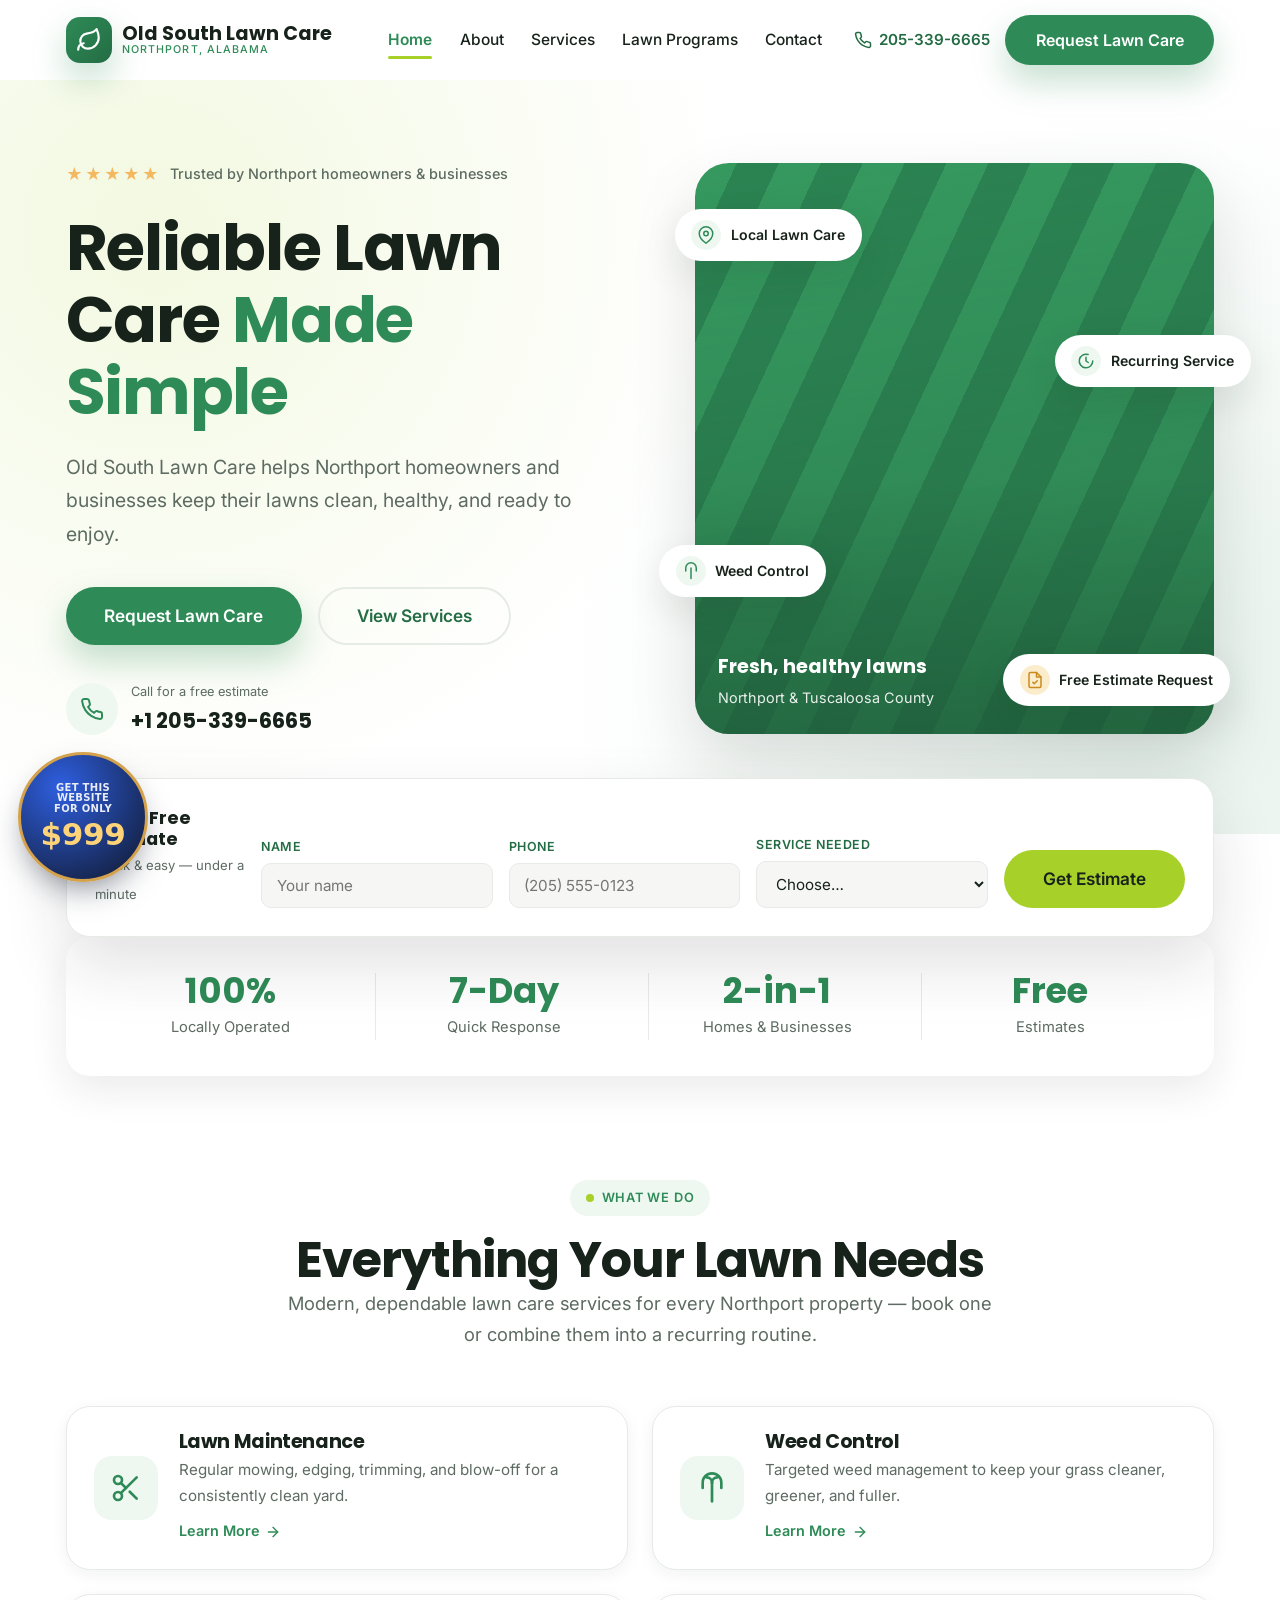
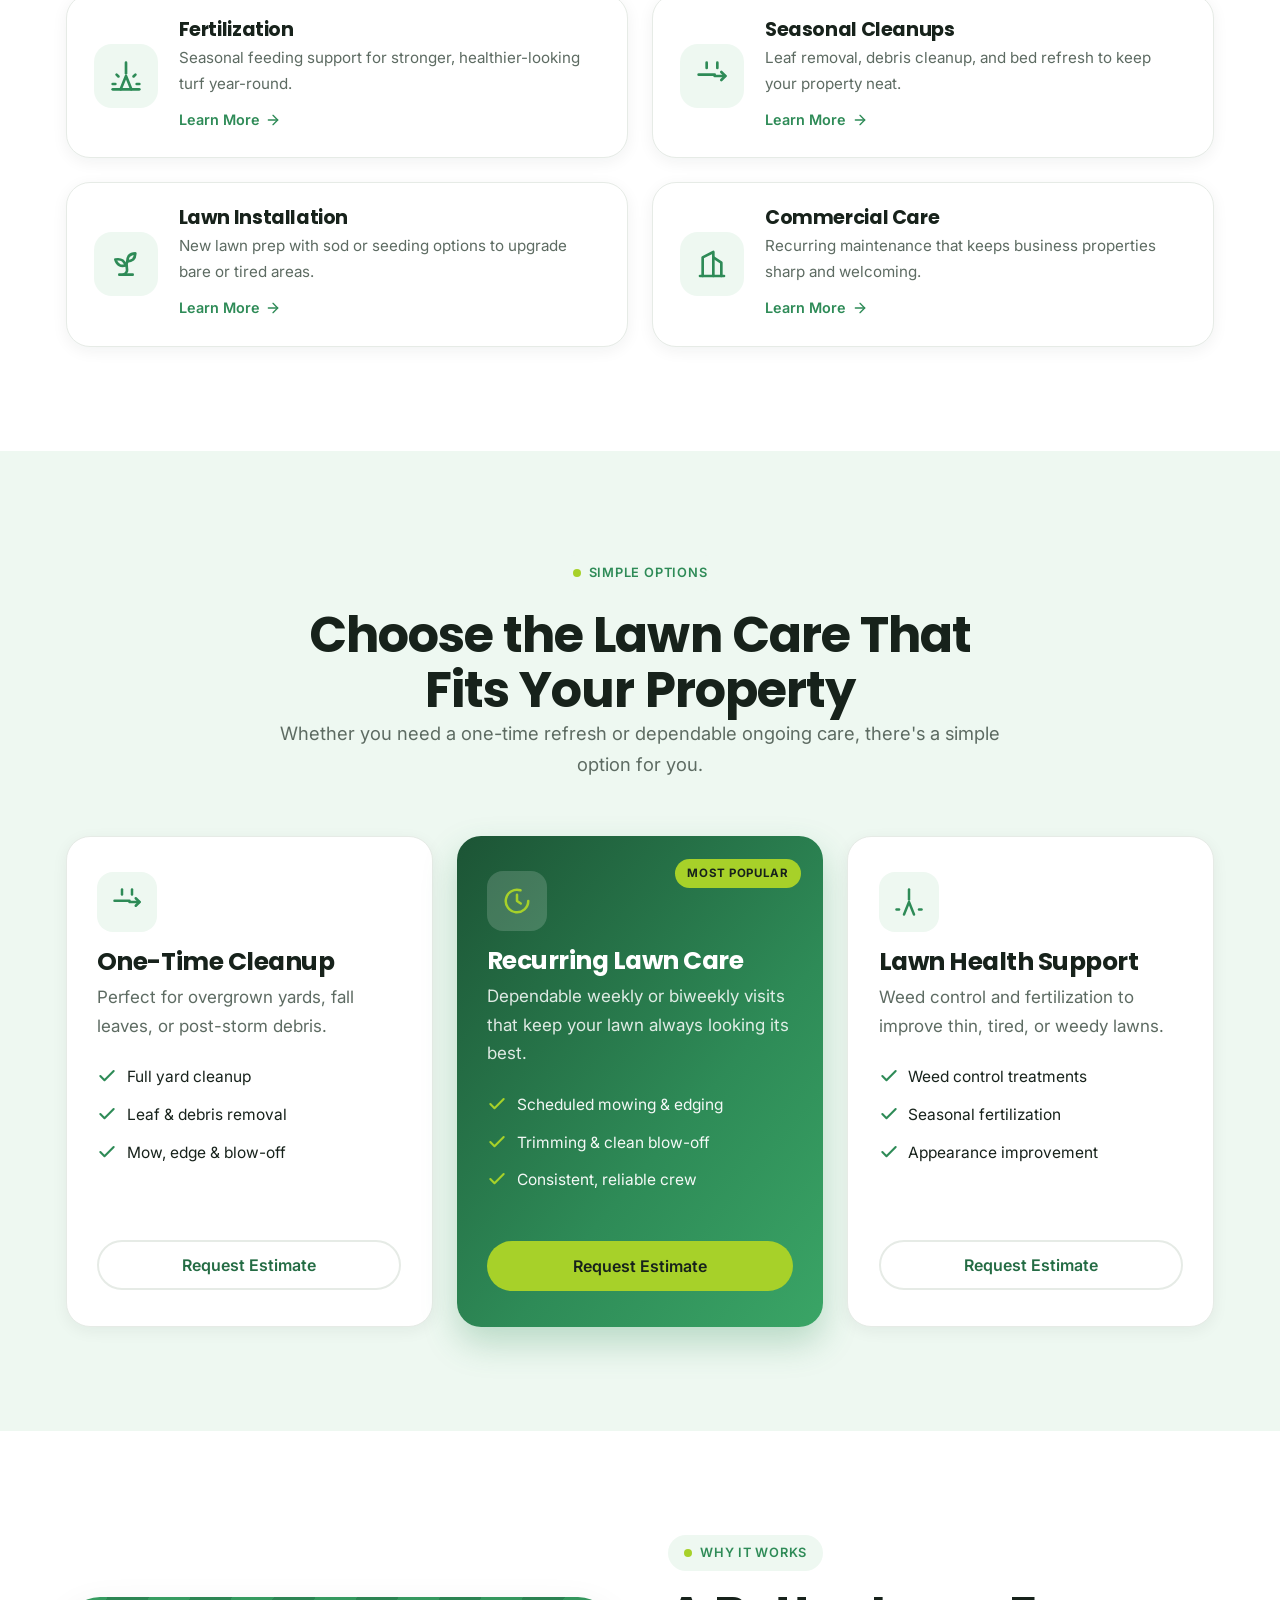
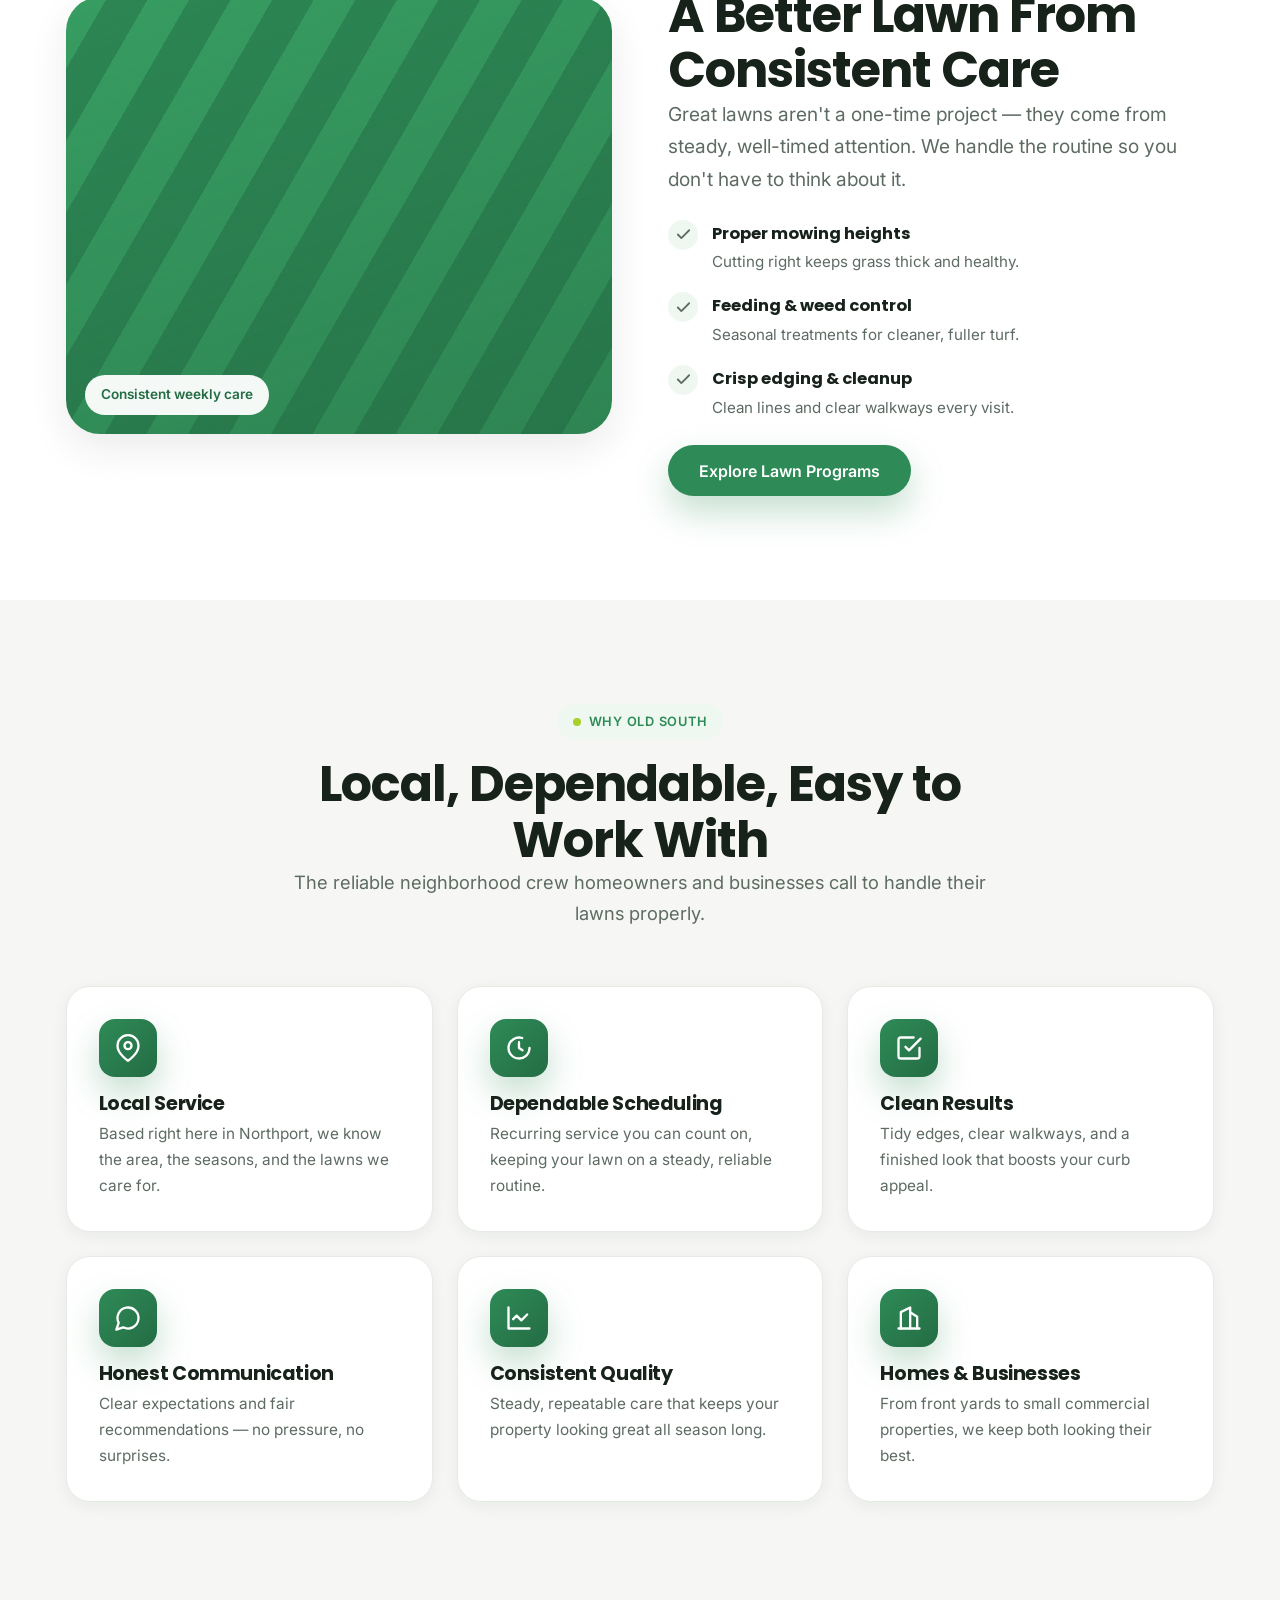
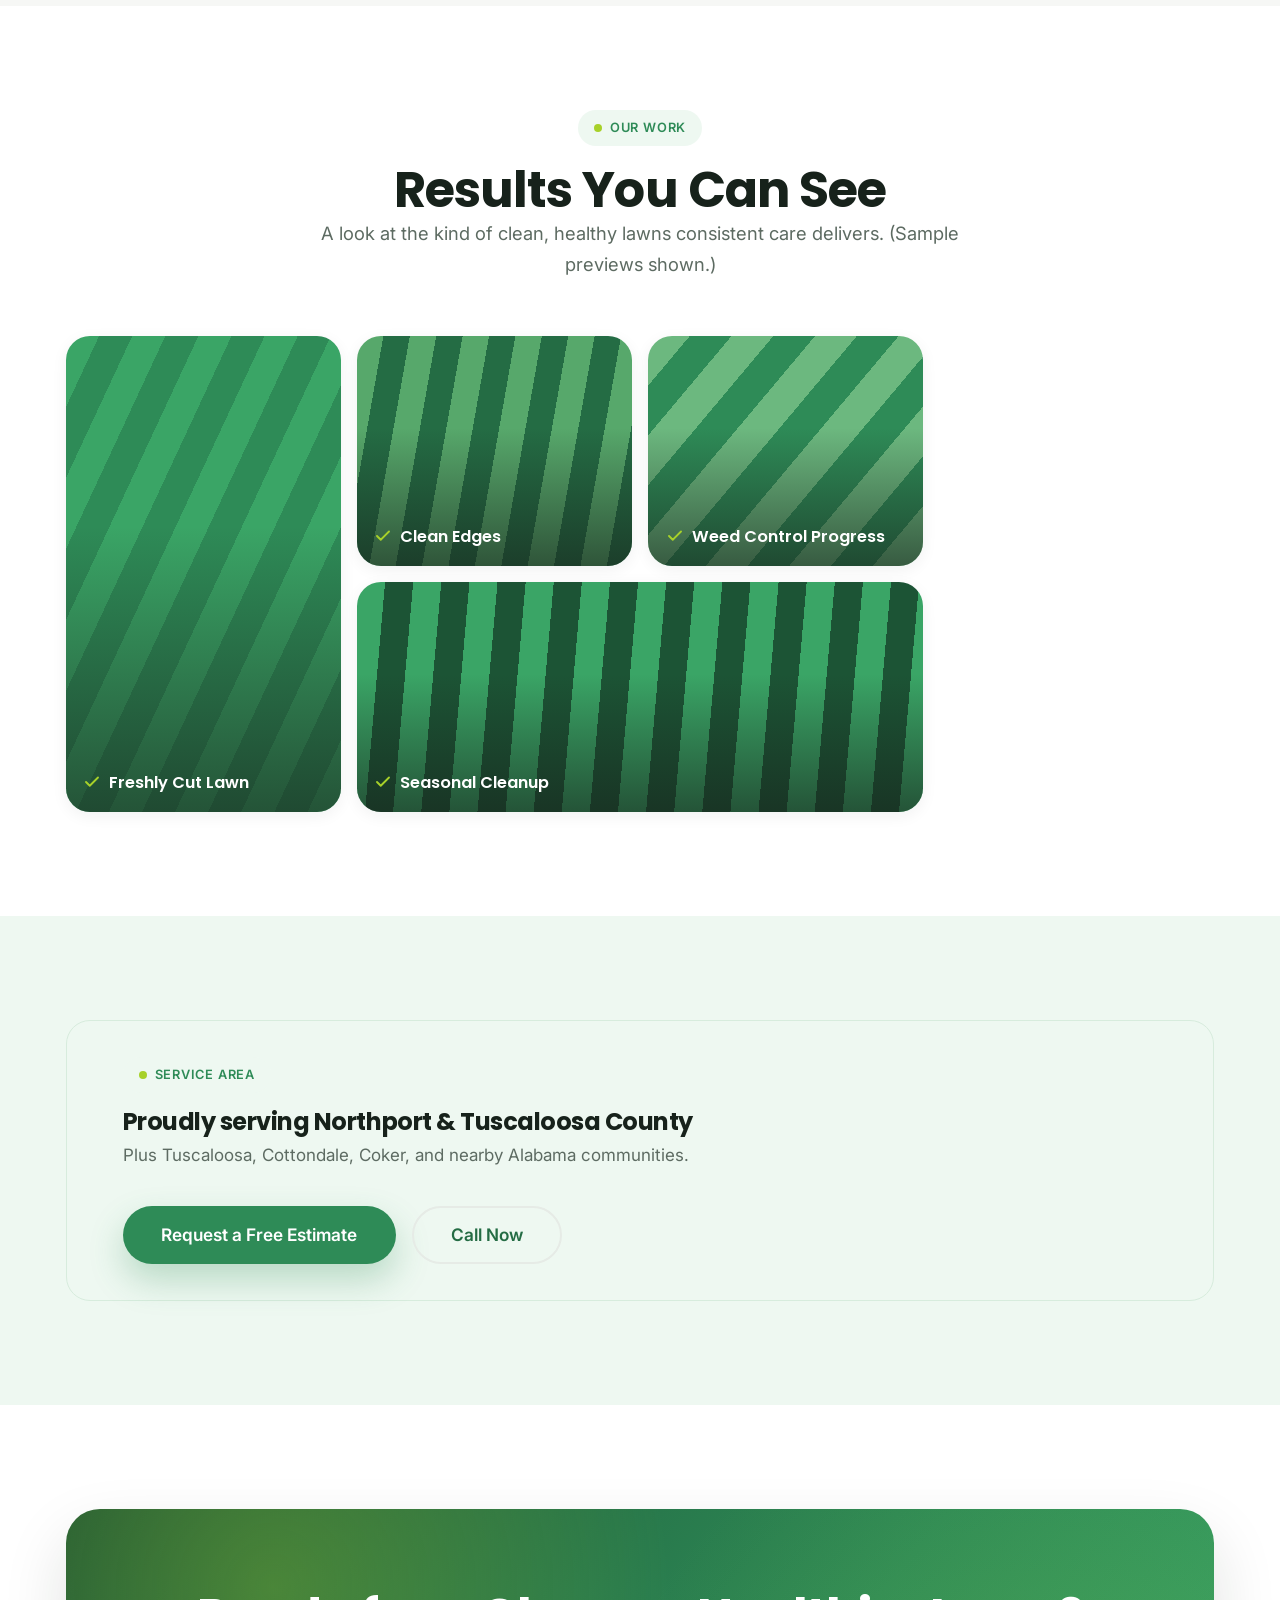
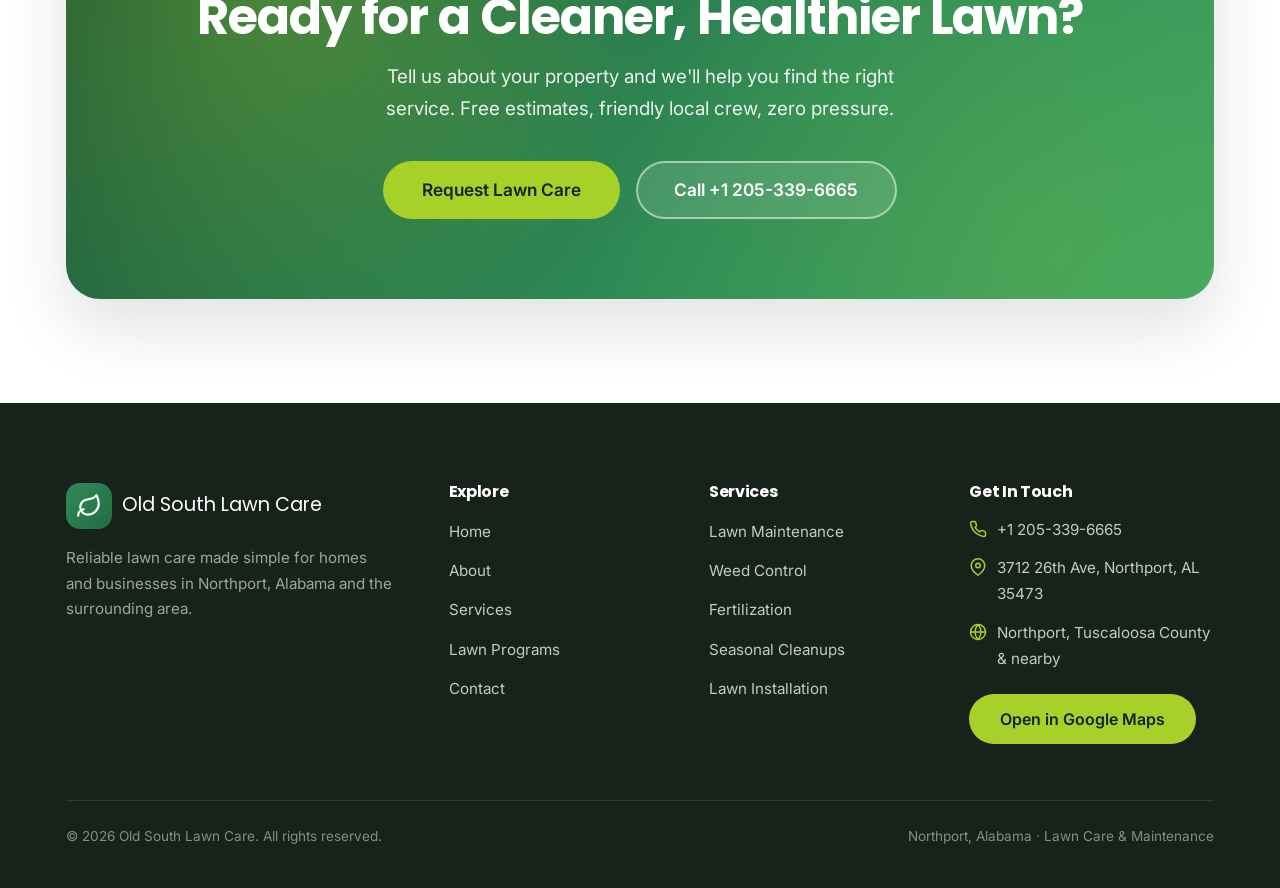
==== commit aabe53ff: "Add floating $999 Aurora upsell button (links to wizard) Co-Authored-By: Claude Opus 4.8 <noreply@an" ====
--- a/index.html
+++ b/index.html
@@ -429,5 +429,20 @@
   </button>
 
   <script src="js/main.js"></script>
+
+  <!-- aurora-cta : agency upsell button -->
+  <a class="aurora-cta" href="https://auroraadv.co/?tab=wizard" target="_blank" rel="noopener" aria-label="Get this website for only $999 — built by Aurora">
+    <span class="aurora-cta__top">Get this website<br>for only</span>
+    <span class="aurora-cta__price">$999</span>
+  </a>
+  <style>
+  .aurora-cta{position:fixed;left:18px;bottom:18px;z-index:58;width:130px;height:130px;border-radius:50%;display:flex;flex-direction:column;align-items:center;justify-content:center;text-align:center;gap:3px;padding:8px;background:radial-gradient(circle at 32% 26%,#2f5fe0,#0f172a);color:#fff;text-decoration:none;border:3px solid #d4a24c;box-shadow:0 14px 32px -10px rgba(15,23,42,.55);font-family:system-ui,-apple-system,"Segoe UI",Roboto,sans-serif;line-height:1.08;transition:transform .2s ease,box-shadow .2s ease;}
+  .aurora-cta:hover{transform:translateY(-3px) scale(1.05);box-shadow:0 20px 40px -10px rgba(15,23,42,.6);}
+  .aurora-cta:focus-visible{outline:3px solid #d4a24c;outline-offset:3px;}
+  .aurora-cta__top{font-size:10px;font-weight:700;letter-spacing:.03em;text-transform:uppercase;color:#e8edf7;}
+  .aurora-cta__price{font-size:31px;font-weight:800;color:#ffd479;letter-spacing:-.01em;}
+  @media (max-width:760px){.aurora-cta{width:106px;height:106px;left:12px;bottom:68px;border-width:2px;}.aurora-cta__top{font-size:8.5px;}.aurora-cta__price{font-size:25px;}}
+  @media (prefers-reduced-motion:reduce){.aurora-cta{transition:none;}}
+  </style>
 </body>
 </html>
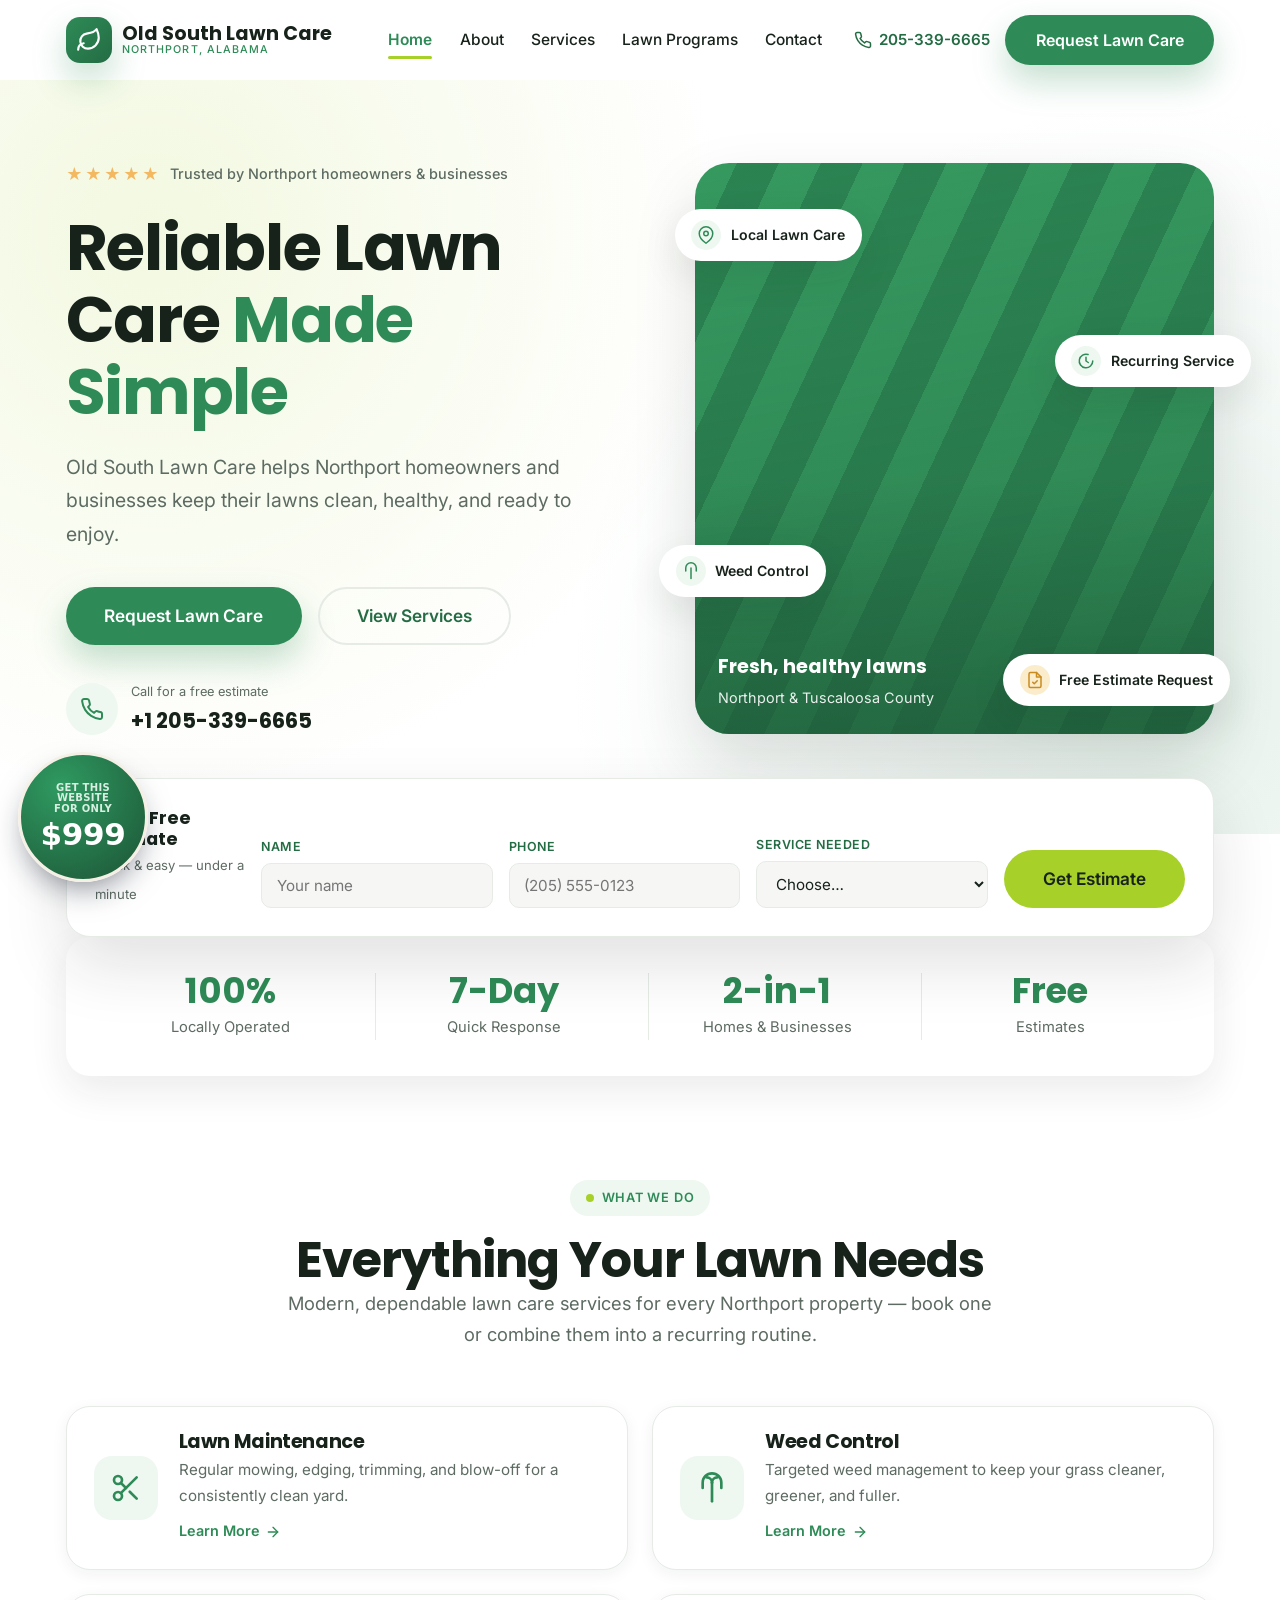
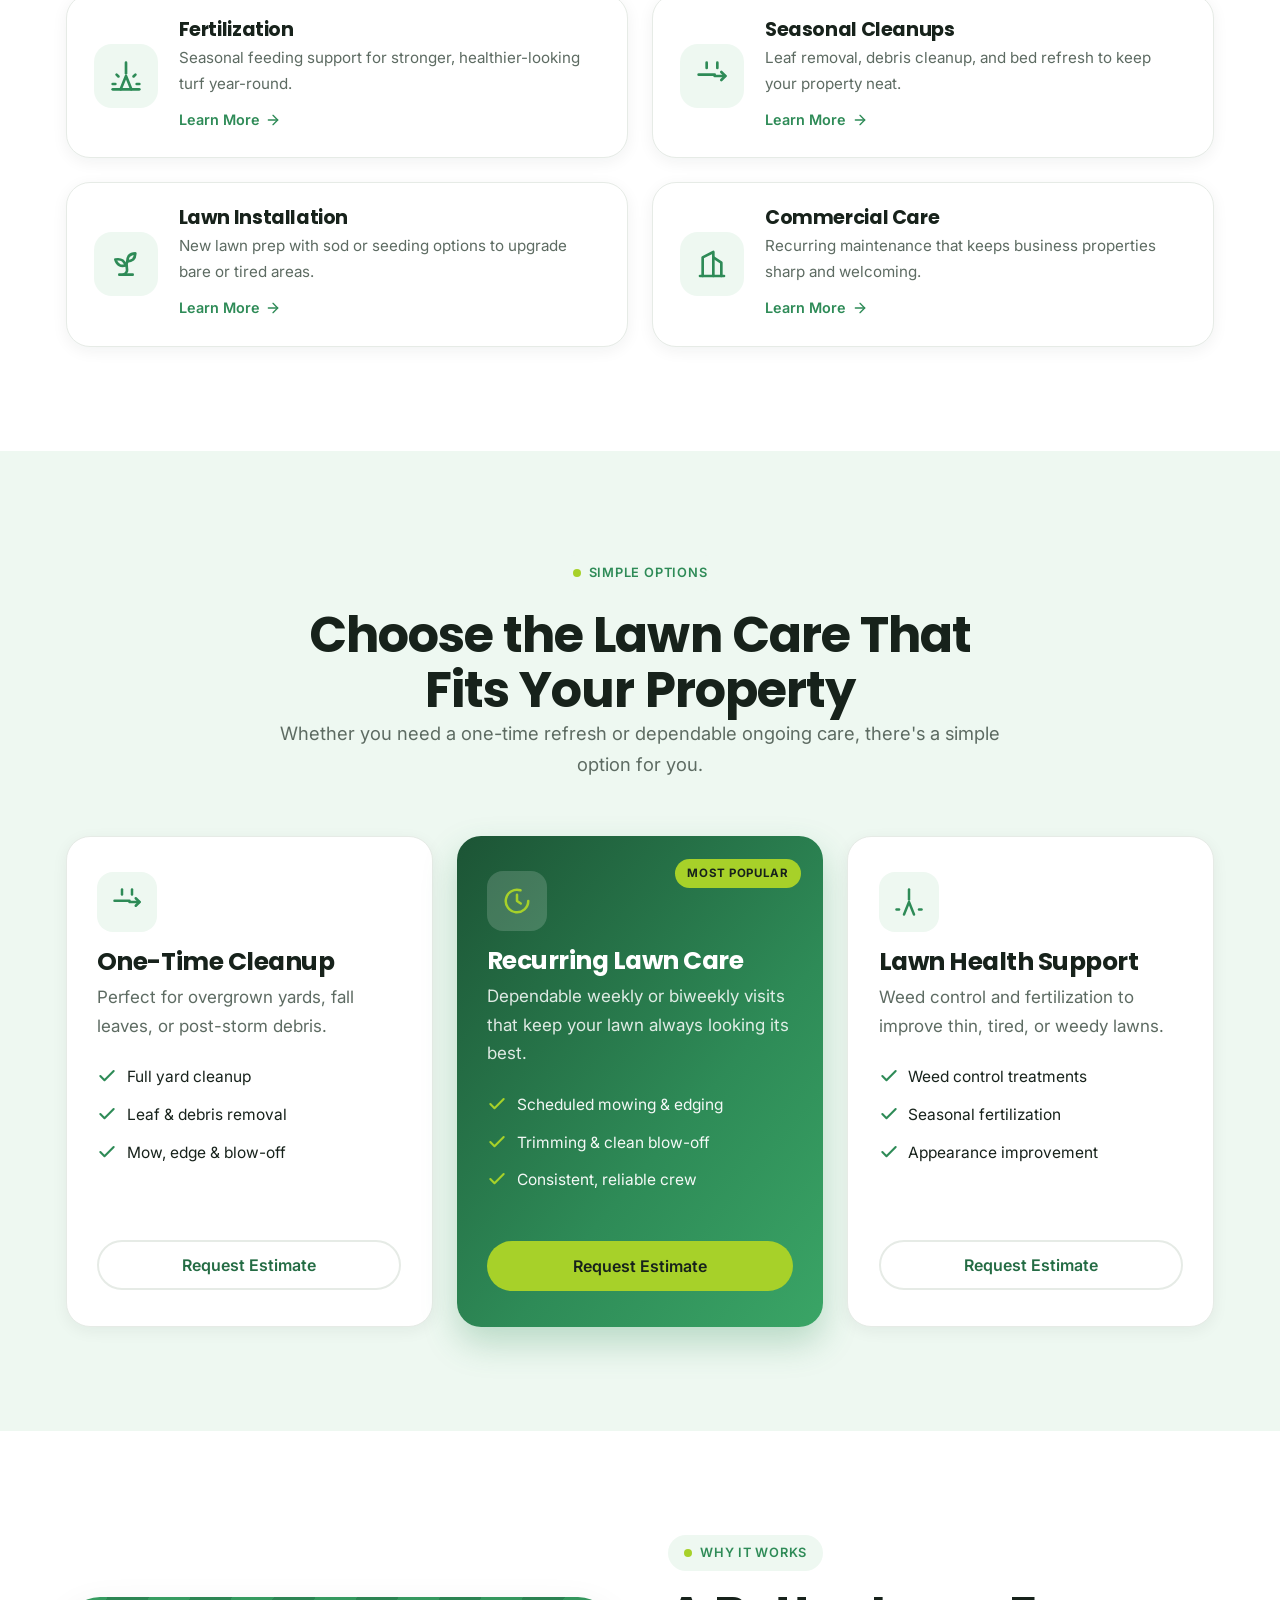
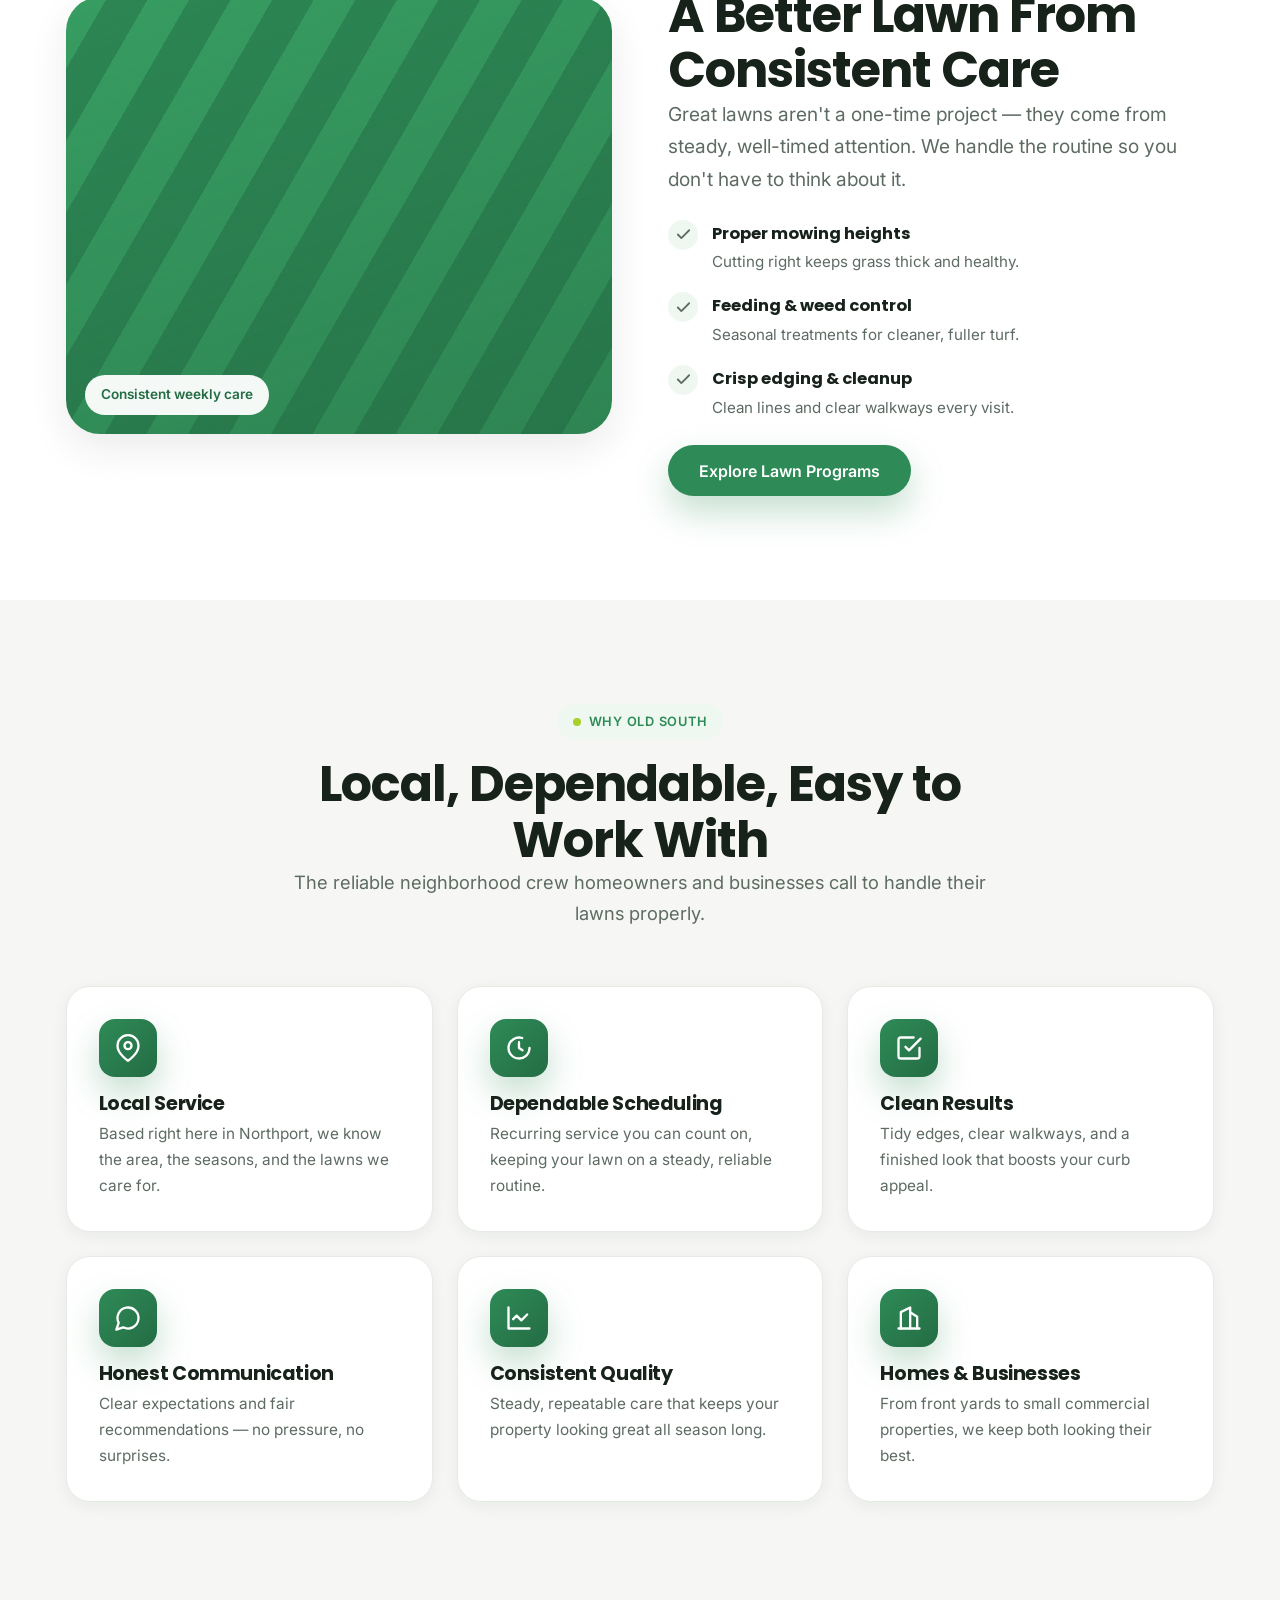
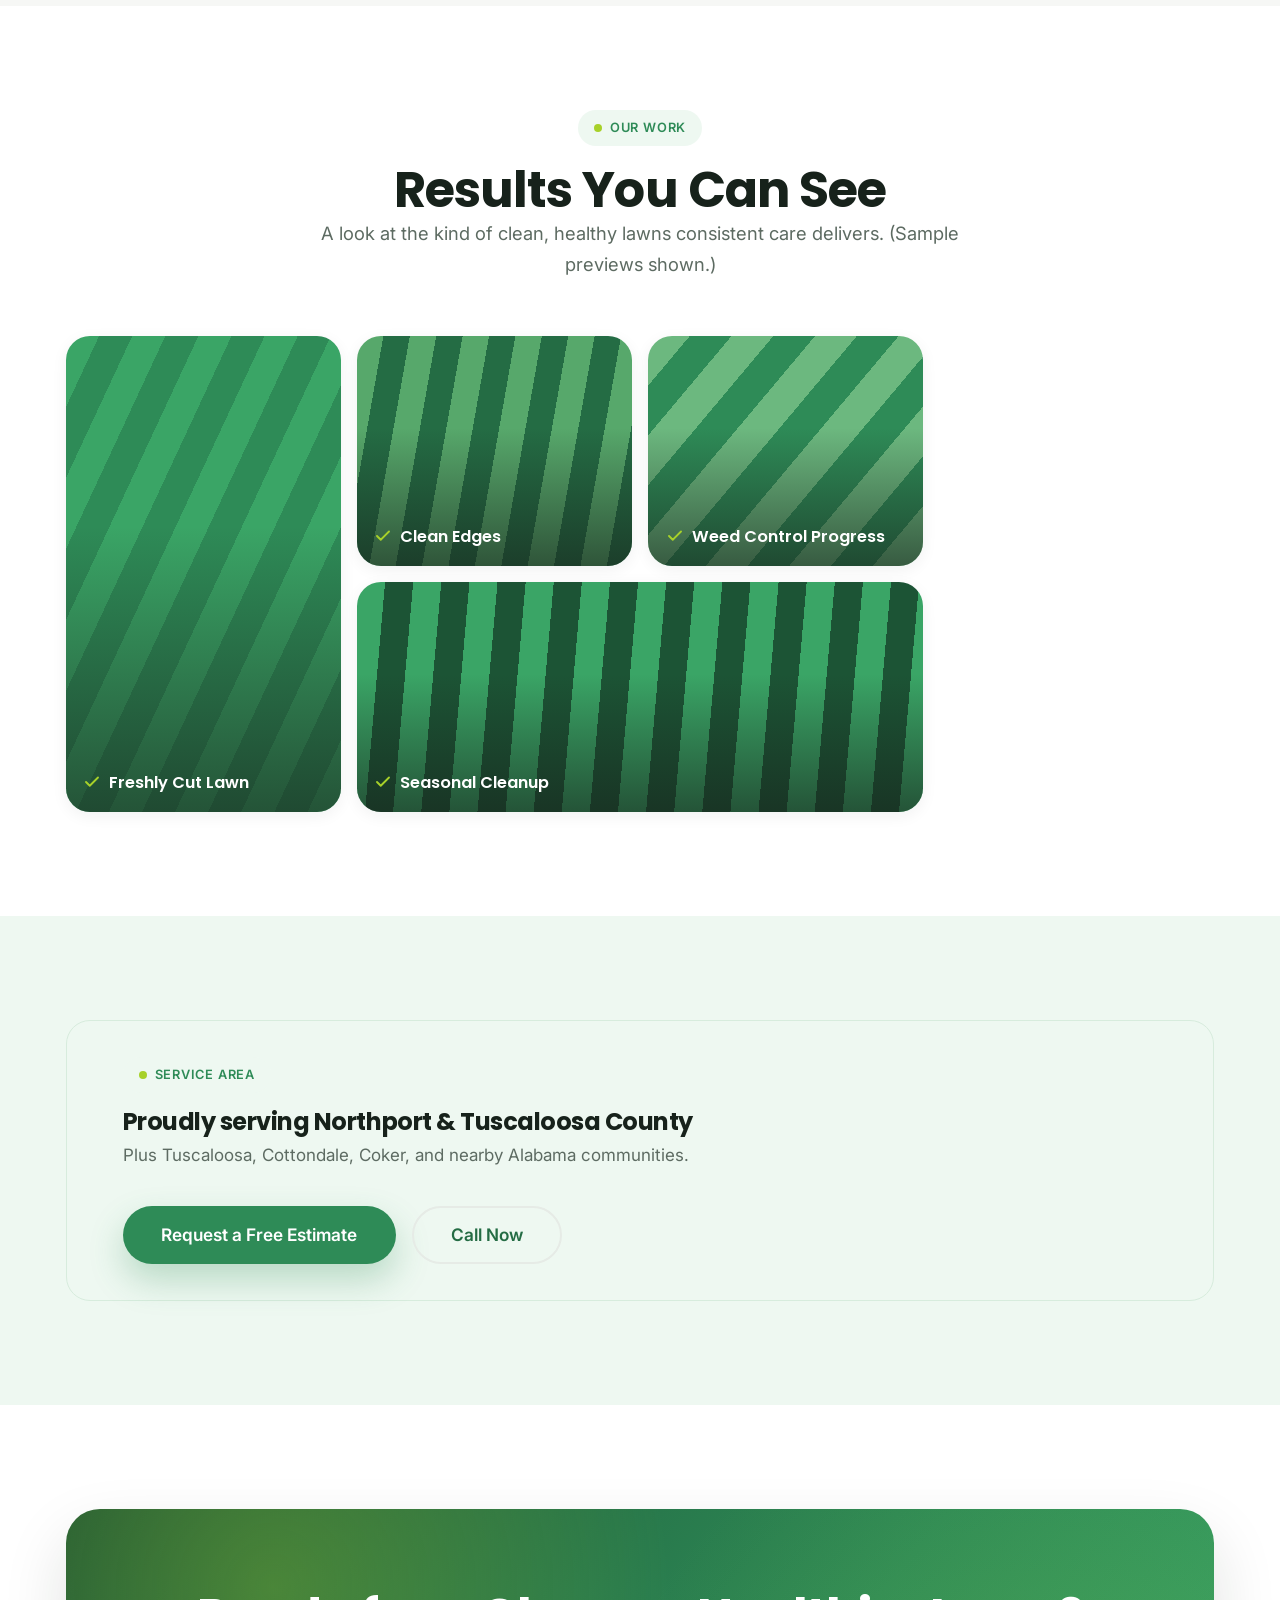
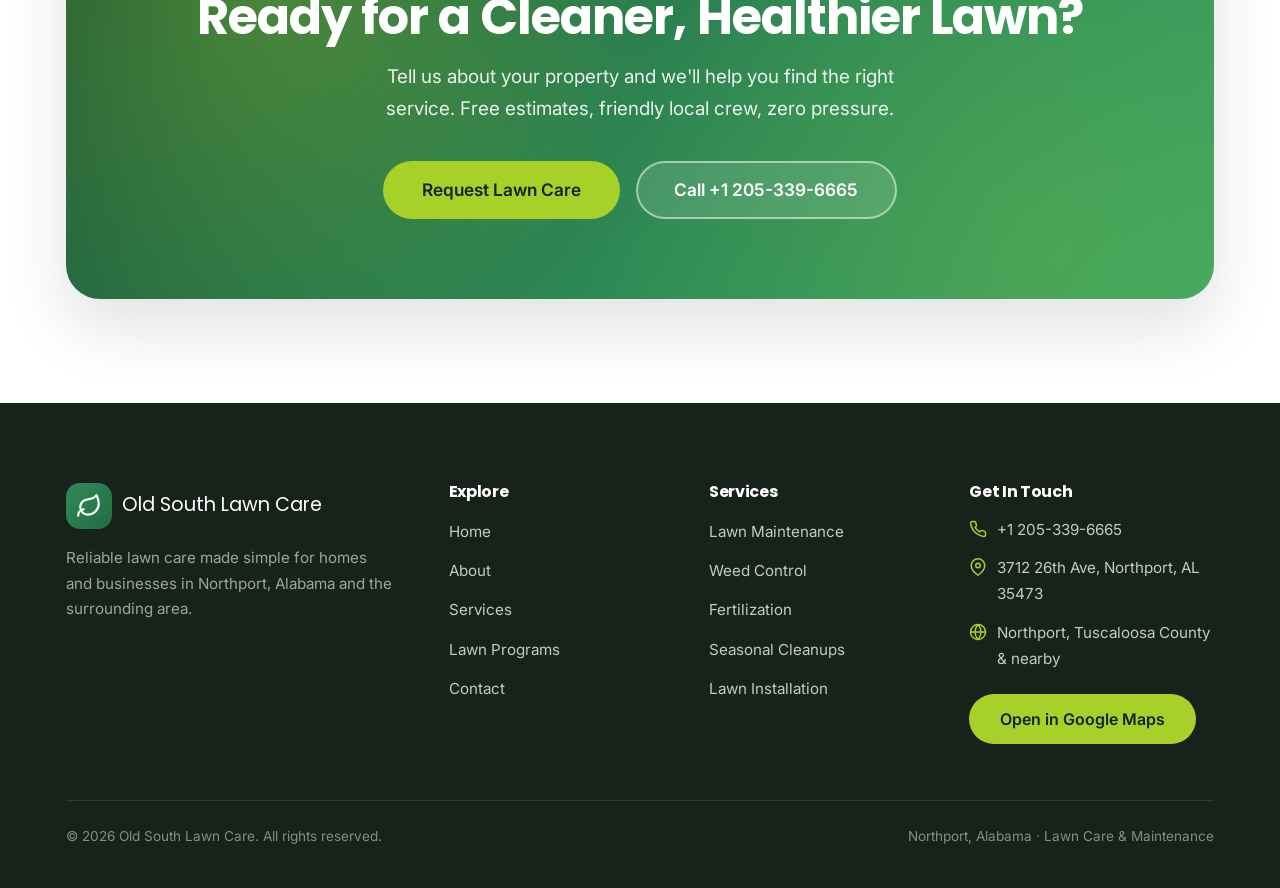
==== commit 680a3ae4: "Recolor $999 badge to match site palette Co-Authored-By: Claude Opus 4.8 <noreply@anthropic.com>" ====
--- a/index.html
+++ b/index.html
@@ -436,11 +436,11 @@
     <span class="aurora-cta__price">$999</span>
   </a>
   <style>
-  .aurora-cta{position:fixed;left:18px;bottom:18px;z-index:58;width:130px;height:130px;border-radius:50%;display:flex;flex-direction:column;align-items:center;justify-content:center;text-align:center;gap:3px;padding:8px;background:radial-gradient(circle at 32% 26%,#2f5fe0,#0f172a);color:#fff;text-decoration:none;border:3px solid #d4a24c;box-shadow:0 14px 32px -10px rgba(15,23,42,.55);font-family:system-ui,-apple-system,"Segoe UI",Roboto,sans-serif;line-height:1.08;transition:transform .2s ease,box-shadow .2s ease;}
+  .aurora-cta{position:fixed;left:18px;bottom:18px;z-index:58;width:130px;height:130px;border-radius:50%;display:flex;flex-direction:column;align-items:center;justify-content:center;text-align:center;gap:3px;padding:8px;background:radial-gradient(circle at 32% 26%,#2f9a61,#1c5435);color:#fff;text-decoration:none;border:3px solid #f5f0e6;box-shadow:0 14px 32px -10px rgba(15,23,42,.55);font-family:system-ui,-apple-system,"Segoe UI",Roboto,sans-serif;line-height:1.08;transition:transform .2s ease,box-shadow .2s ease;}
   .aurora-cta:hover{transform:translateY(-3px) scale(1.05);box-shadow:0 20px 40px -10px rgba(15,23,42,.6);}
-  .aurora-cta:focus-visible{outline:3px solid #d4a24c;outline-offset:3px;}
-  .aurora-cta__top{font-size:10px;font-weight:700;letter-spacing:.03em;text-transform:uppercase;color:#e8edf7;}
-  .aurora-cta__price{font-size:31px;font-weight:800;color:#ffd479;letter-spacing:-.01em;}
+  .aurora-cta:focus-visible{outline:3px solid #f5f0e6;outline-offset:3px;}
+  .aurora-cta__top{font-size:10px;font-weight:700;letter-spacing:.03em;text-transform:uppercase;color:#d8efe1;}
+  .aurora-cta__price{font-size:31px;font-weight:800;color:#ffffff;letter-spacing:-.01em;}
   @media (max-width:760px){.aurora-cta{width:106px;height:106px;left:12px;bottom:68px;border-width:2px;}.aurora-cta__top{font-size:8.5px;}.aurora-cta__price{font-size:25px;}}
   @media (prefers-reduced-motion:reduce){.aurora-cta{transition:none;}}
   </style>
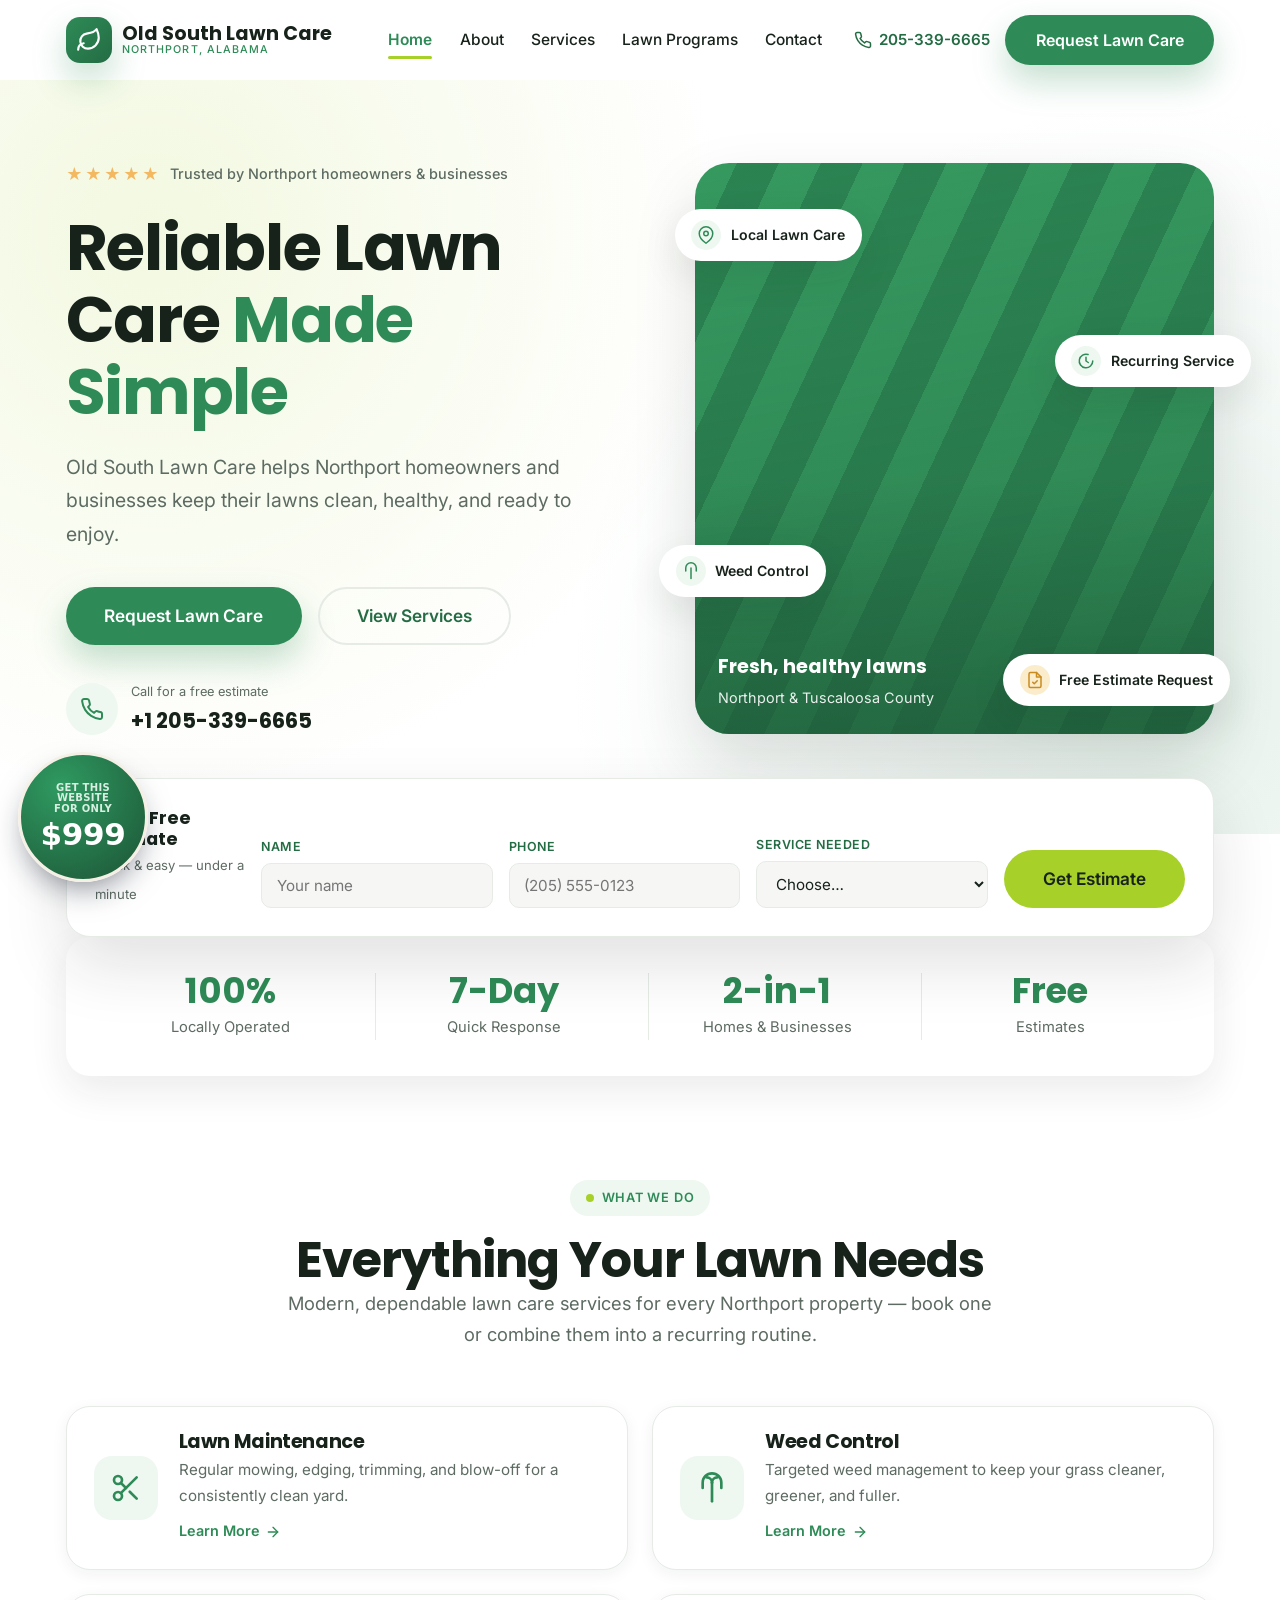
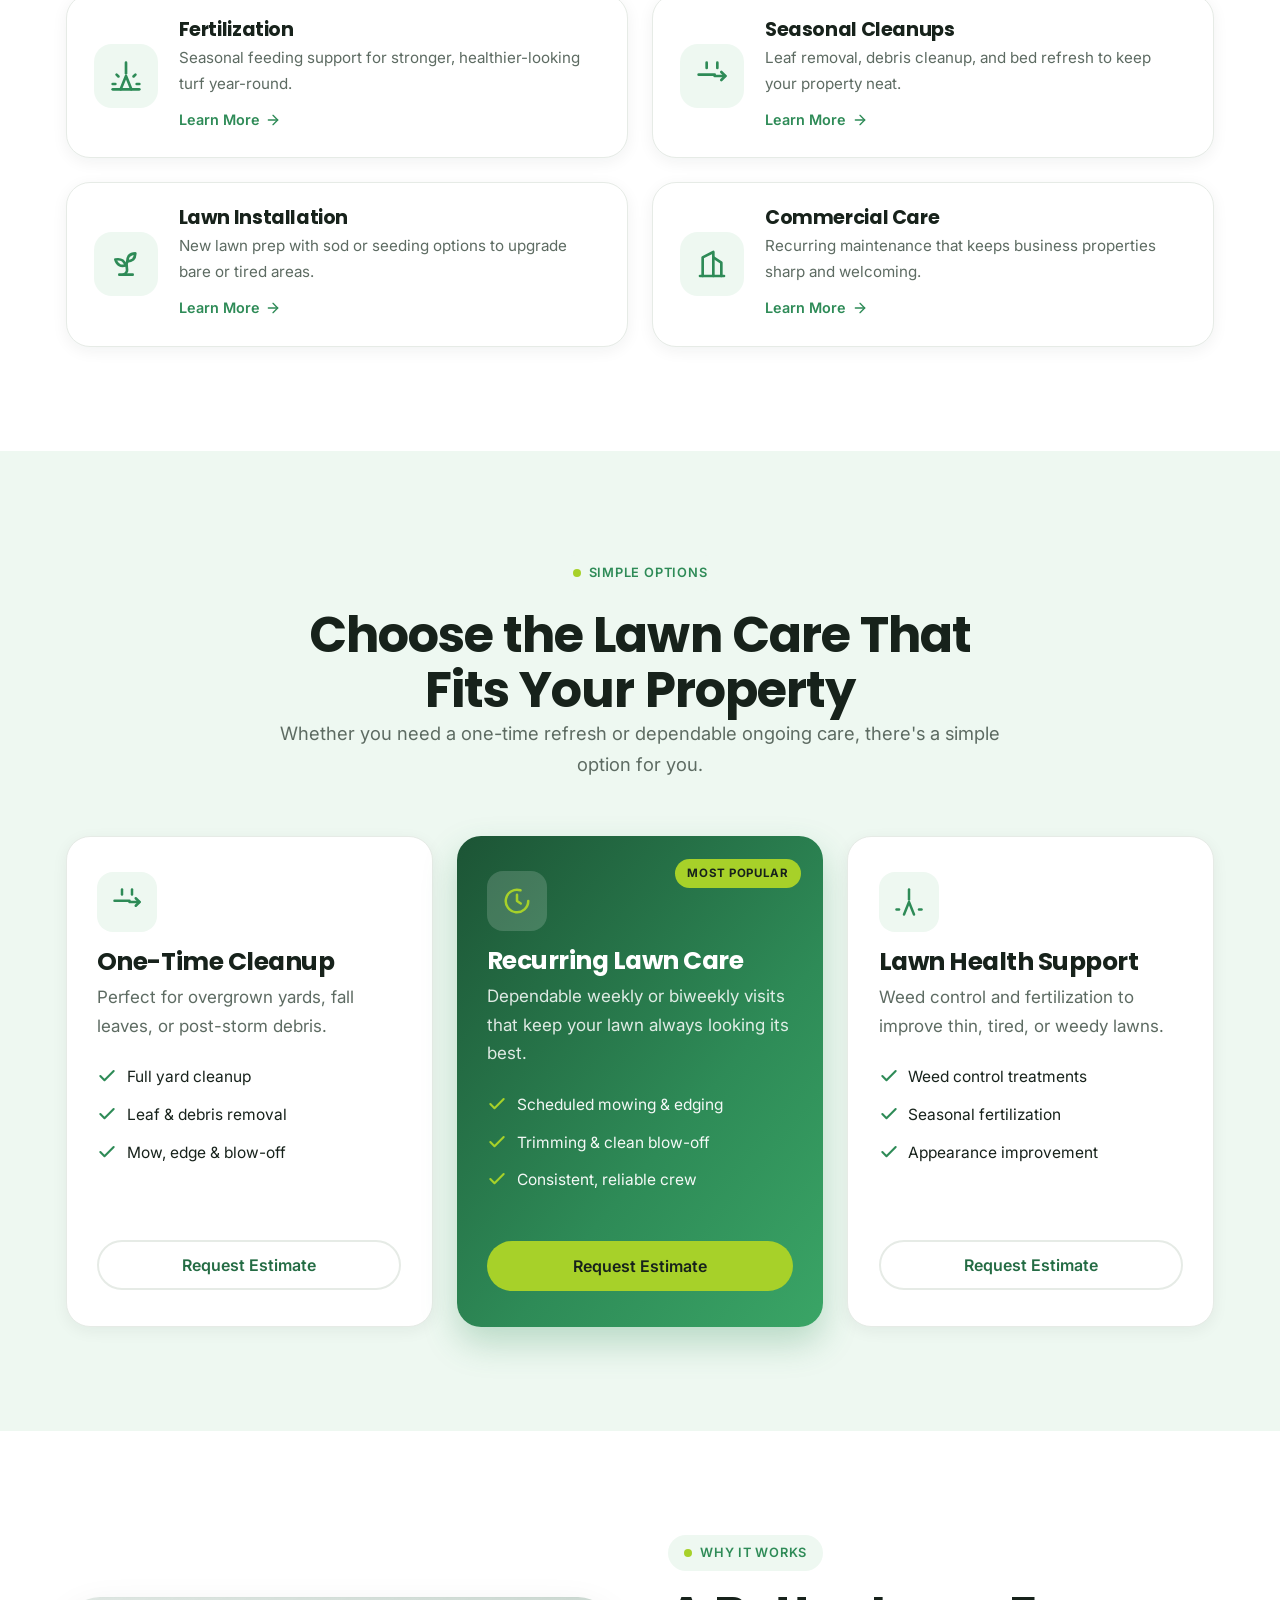
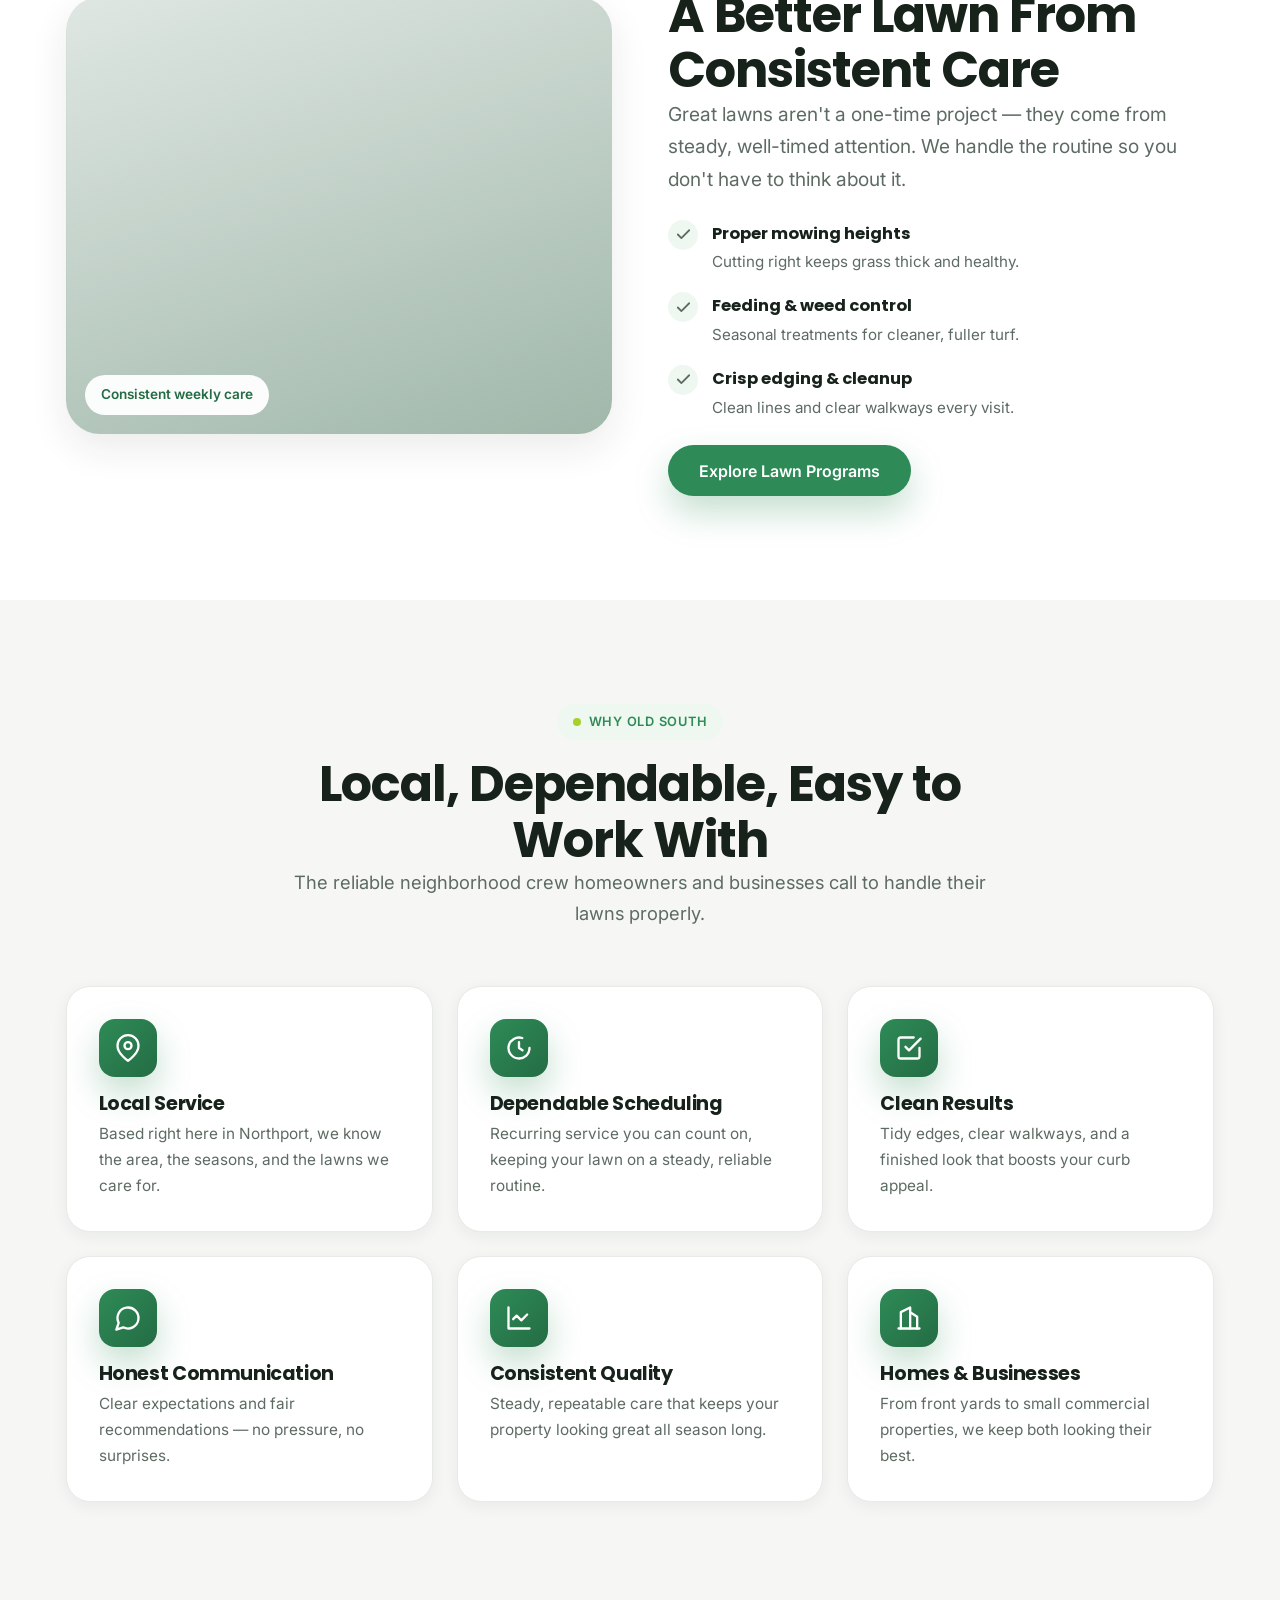
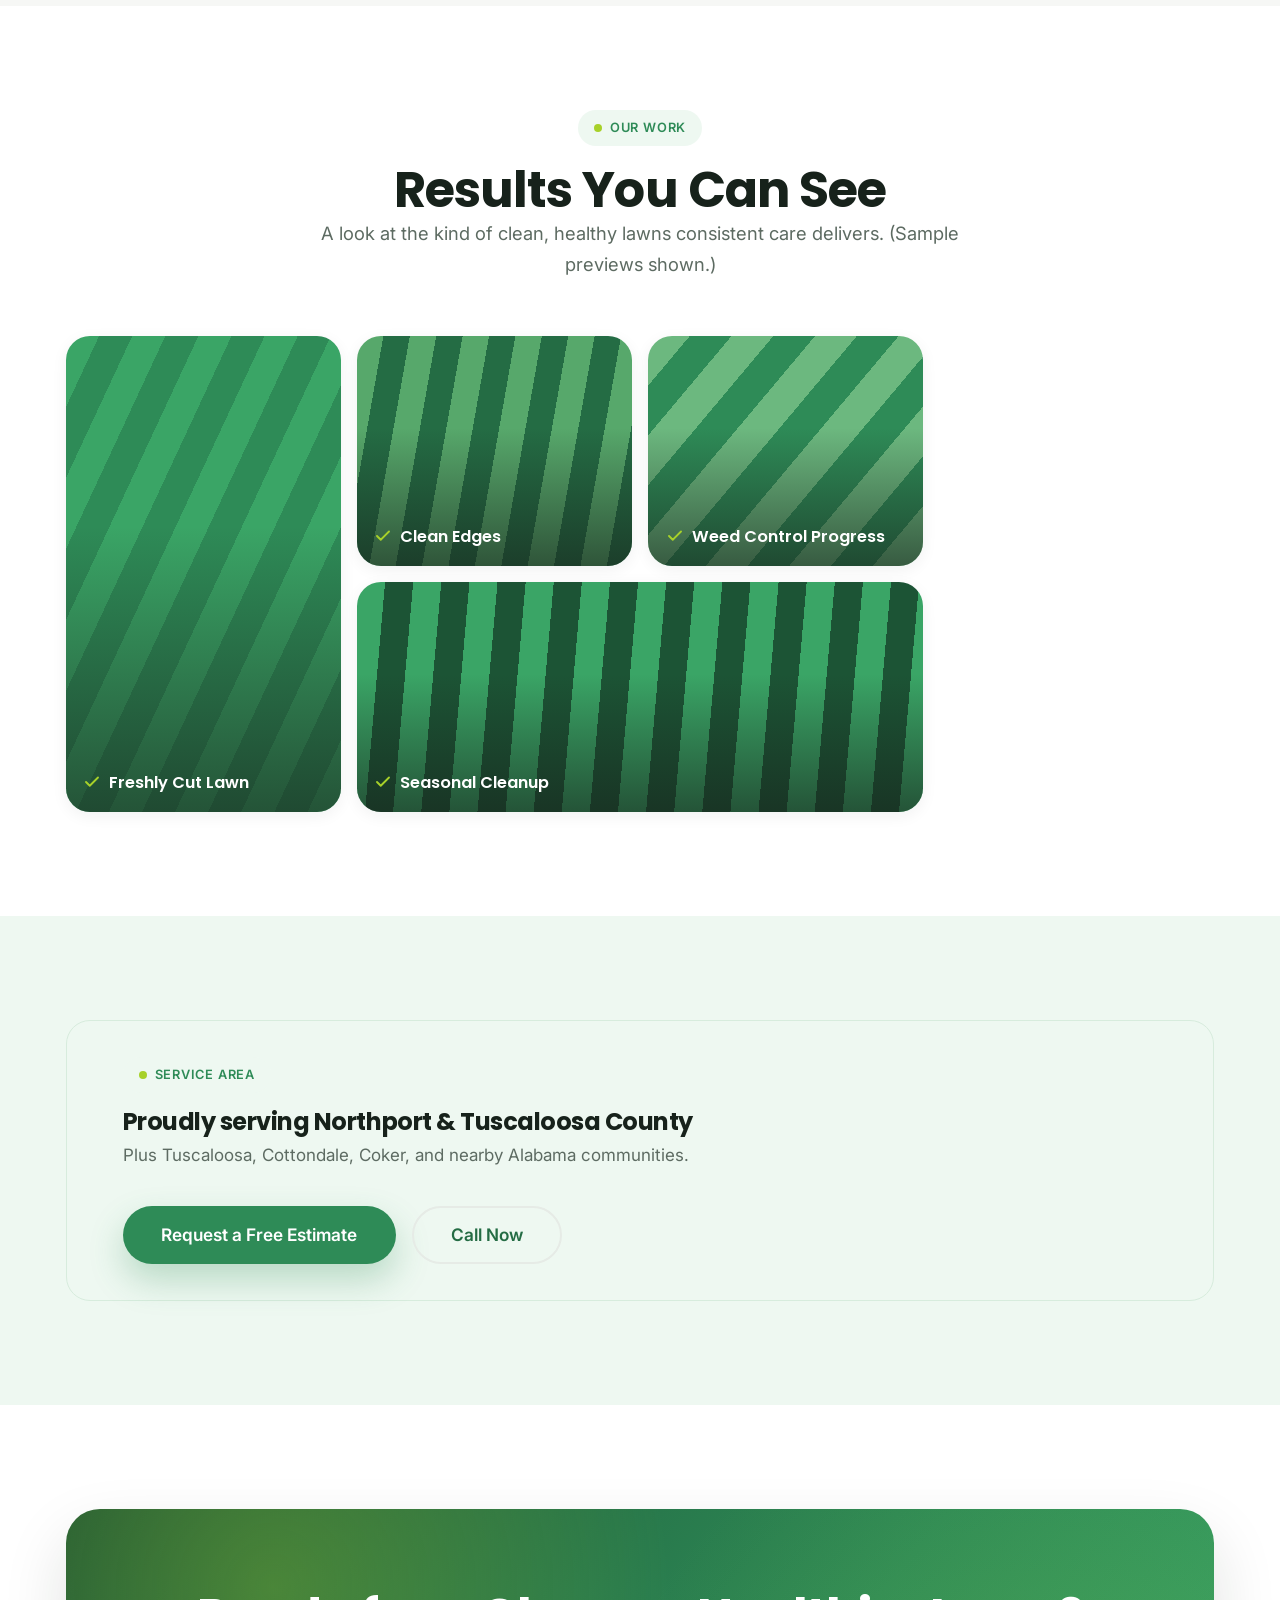
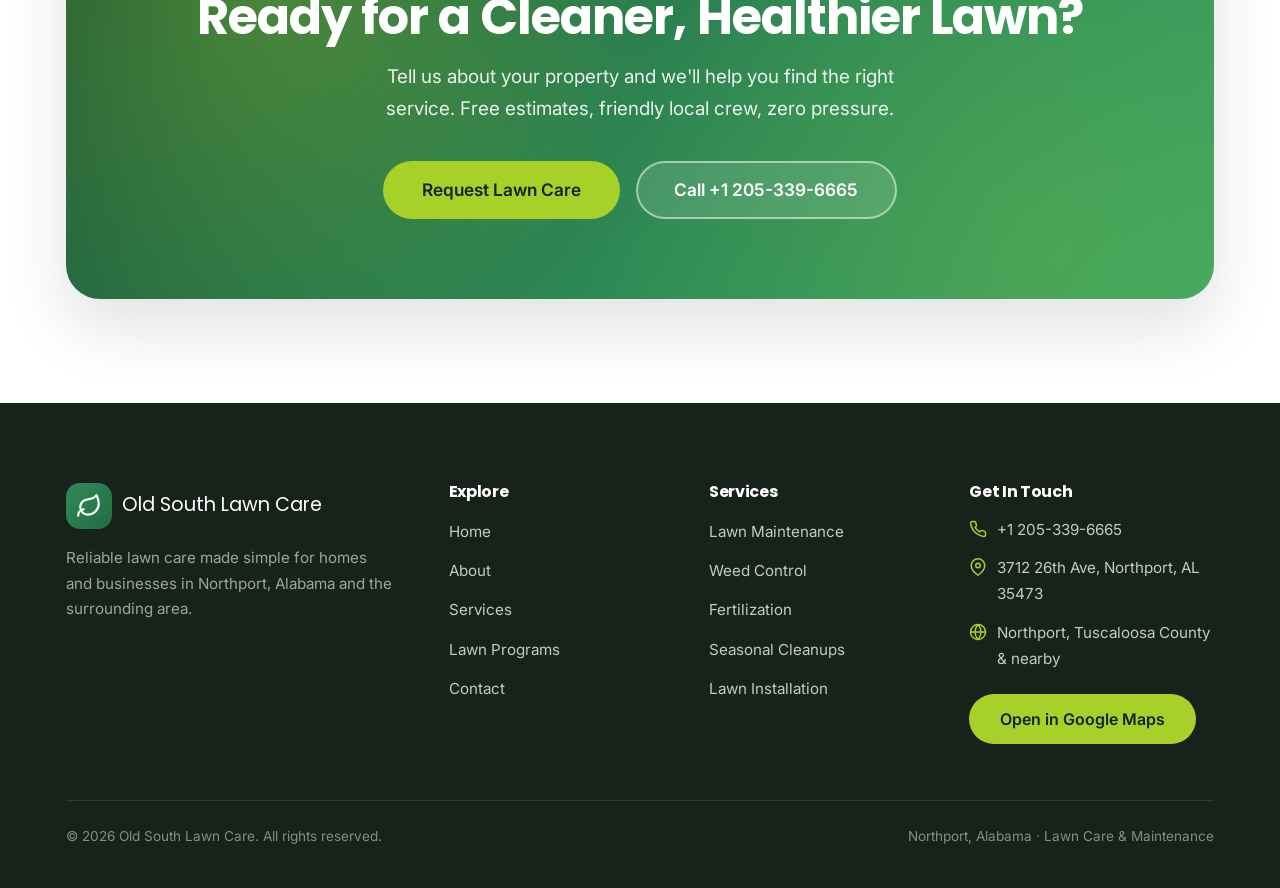
==== commit 56a27e95: "Add real lawn photography to feature sections Co-Authored-By: Claude Opus 4.8 <noreply@anthropic.com" ====
--- a/index.html
+++ b/index.html
@@ -254,7 +254,7 @@
     <section class="section section--white">
       <div class="container">
         <div class="feature">
-          <div class="feature__media reveal">
+          <div class="feature__media reveal" style="background-image:linear-gradient(160deg,rgba(28,84,53,.14),rgba(28,84,53,.42)),url('https://images.unsplash.com/photo-1458245201577-fc8a130b8829?w=1200&q=70&auto=format&fit=crop');background-size:cover;background-position:center">
             <span class="feature__media-tag">Consistent weekly care</span>
           </div>
           <div class="reveal">
